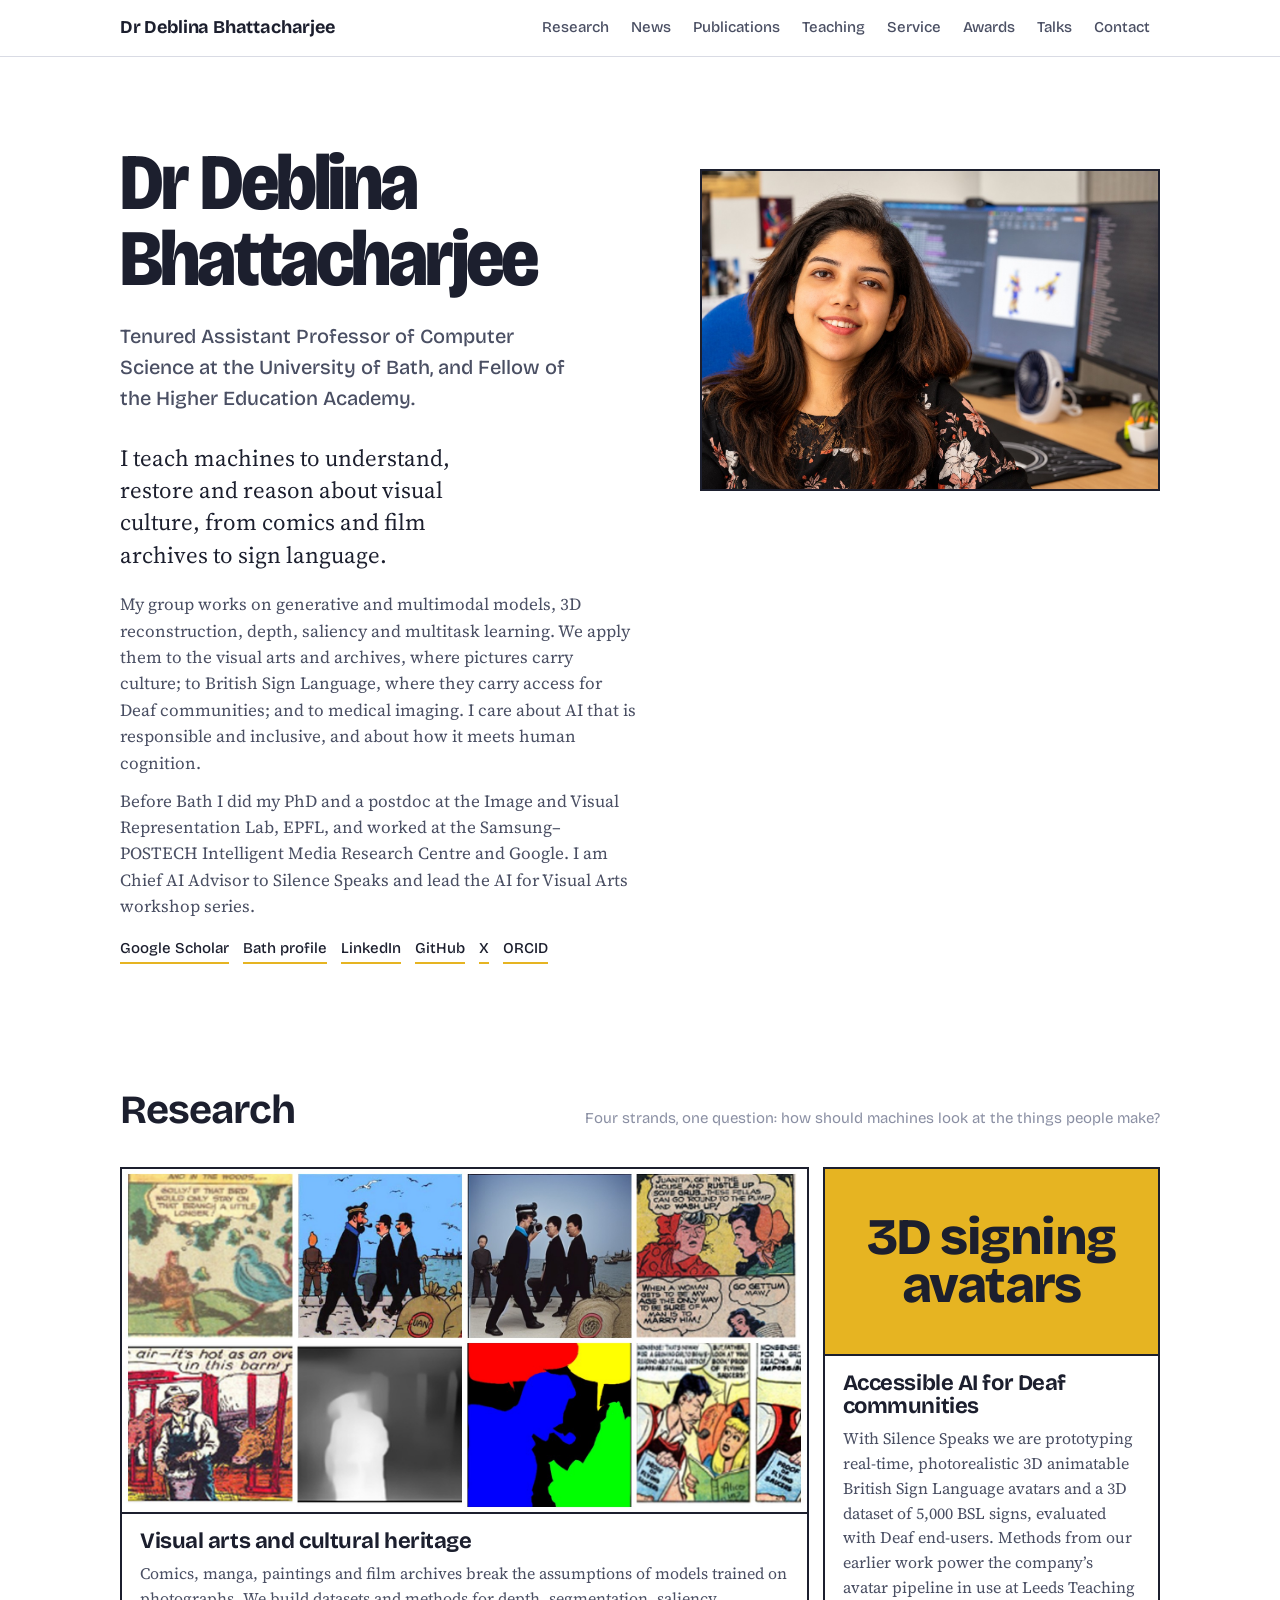
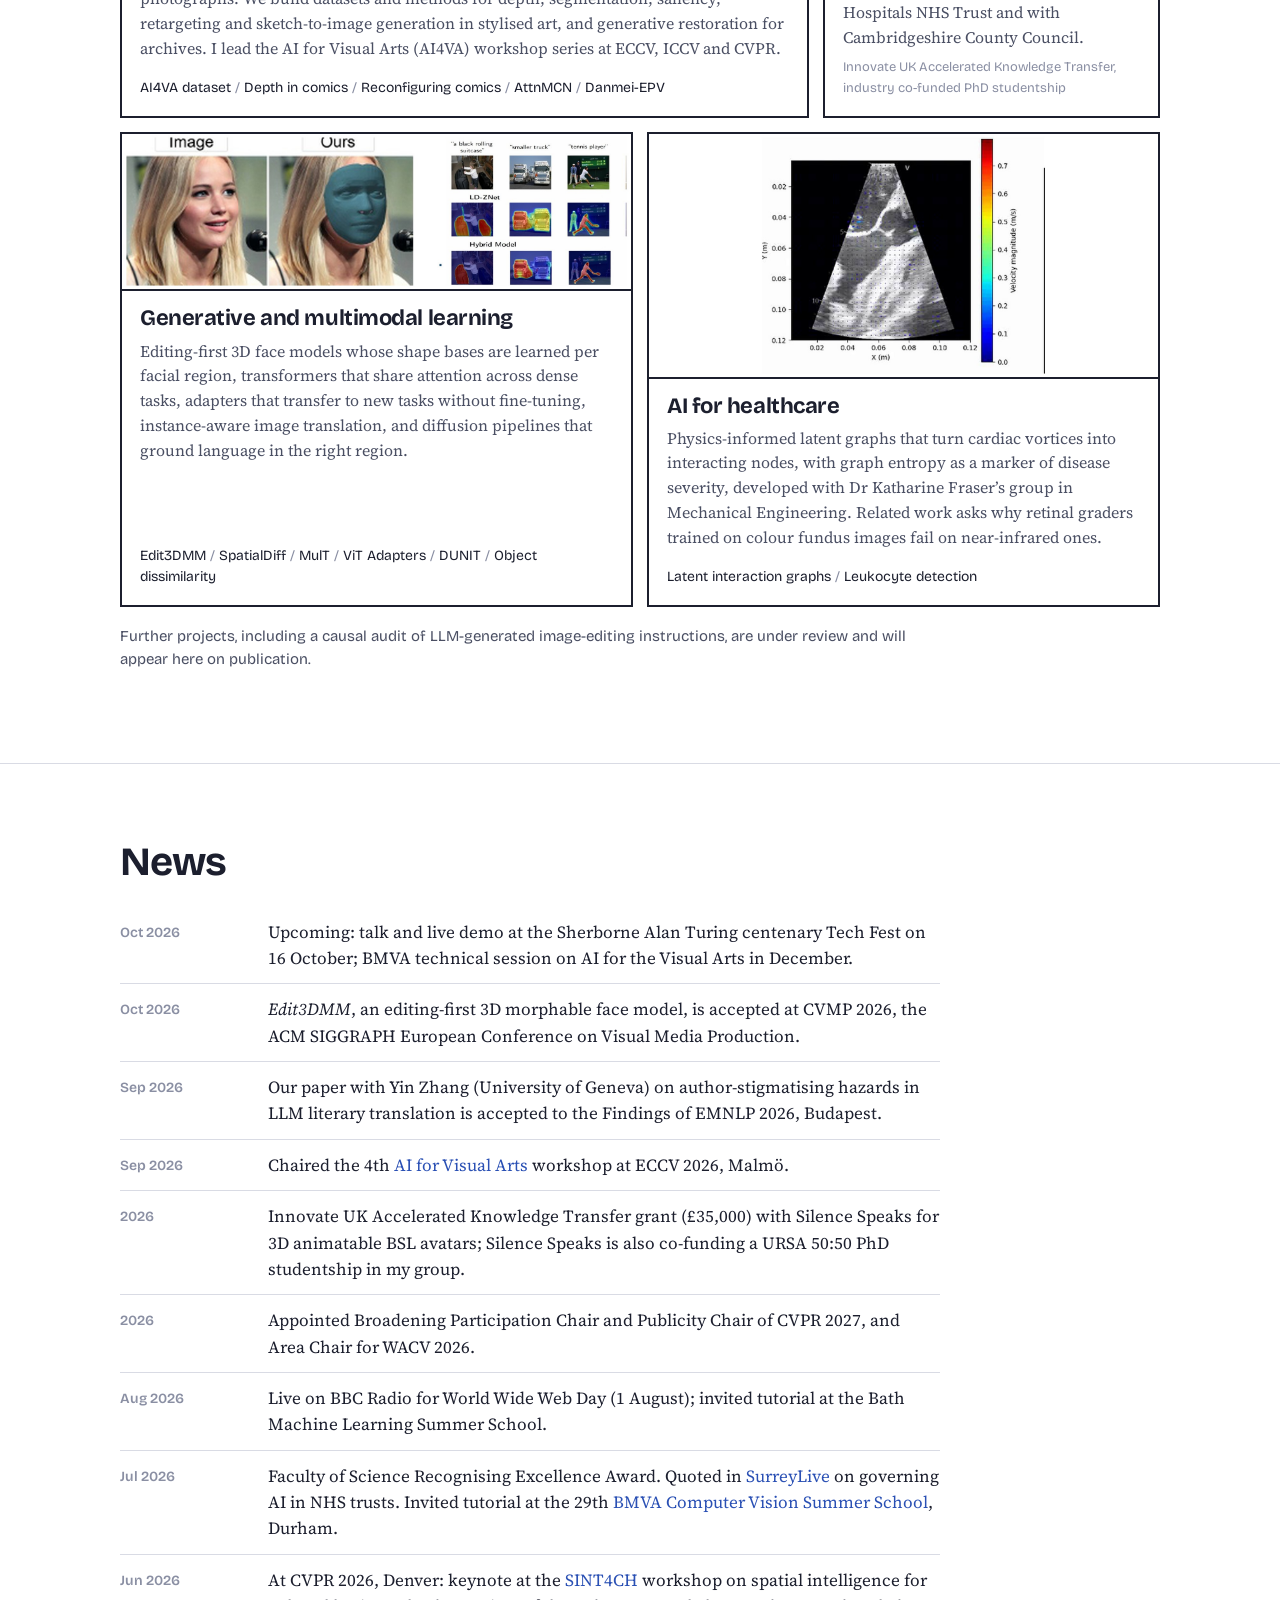
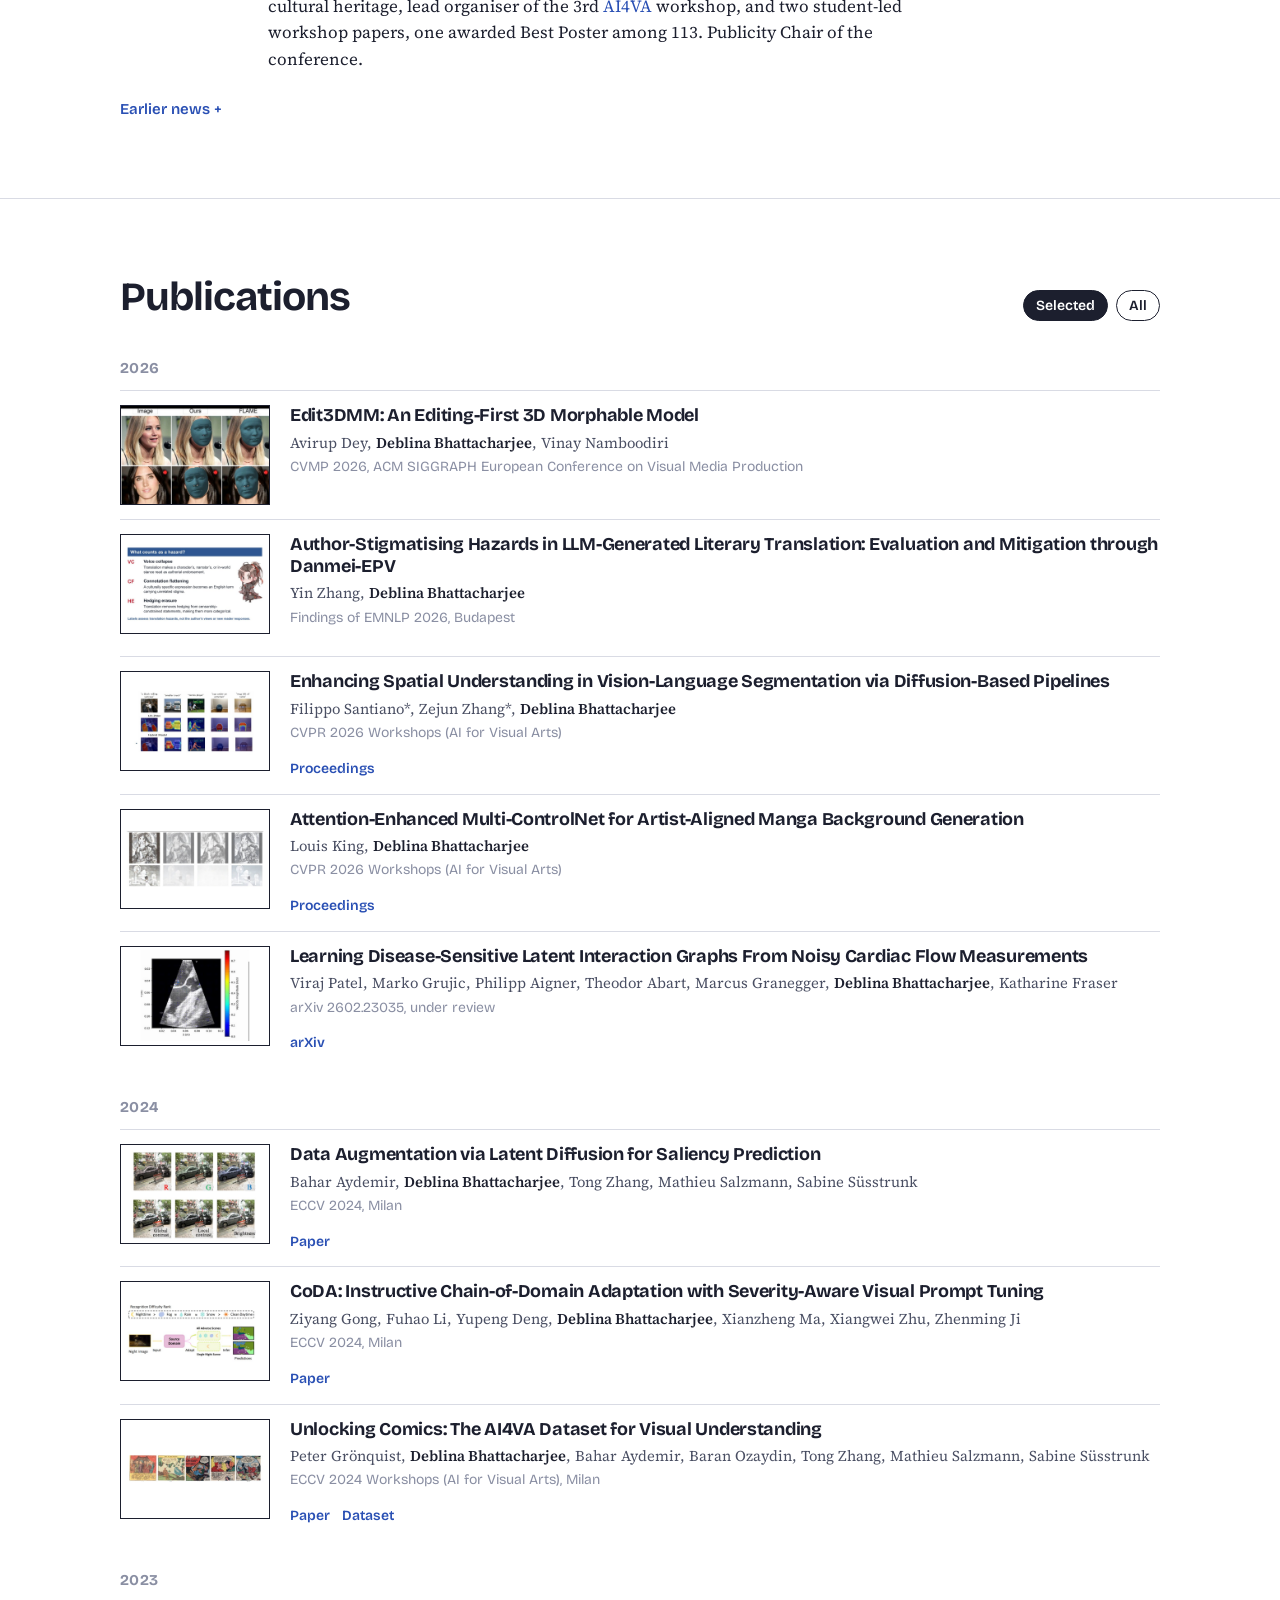
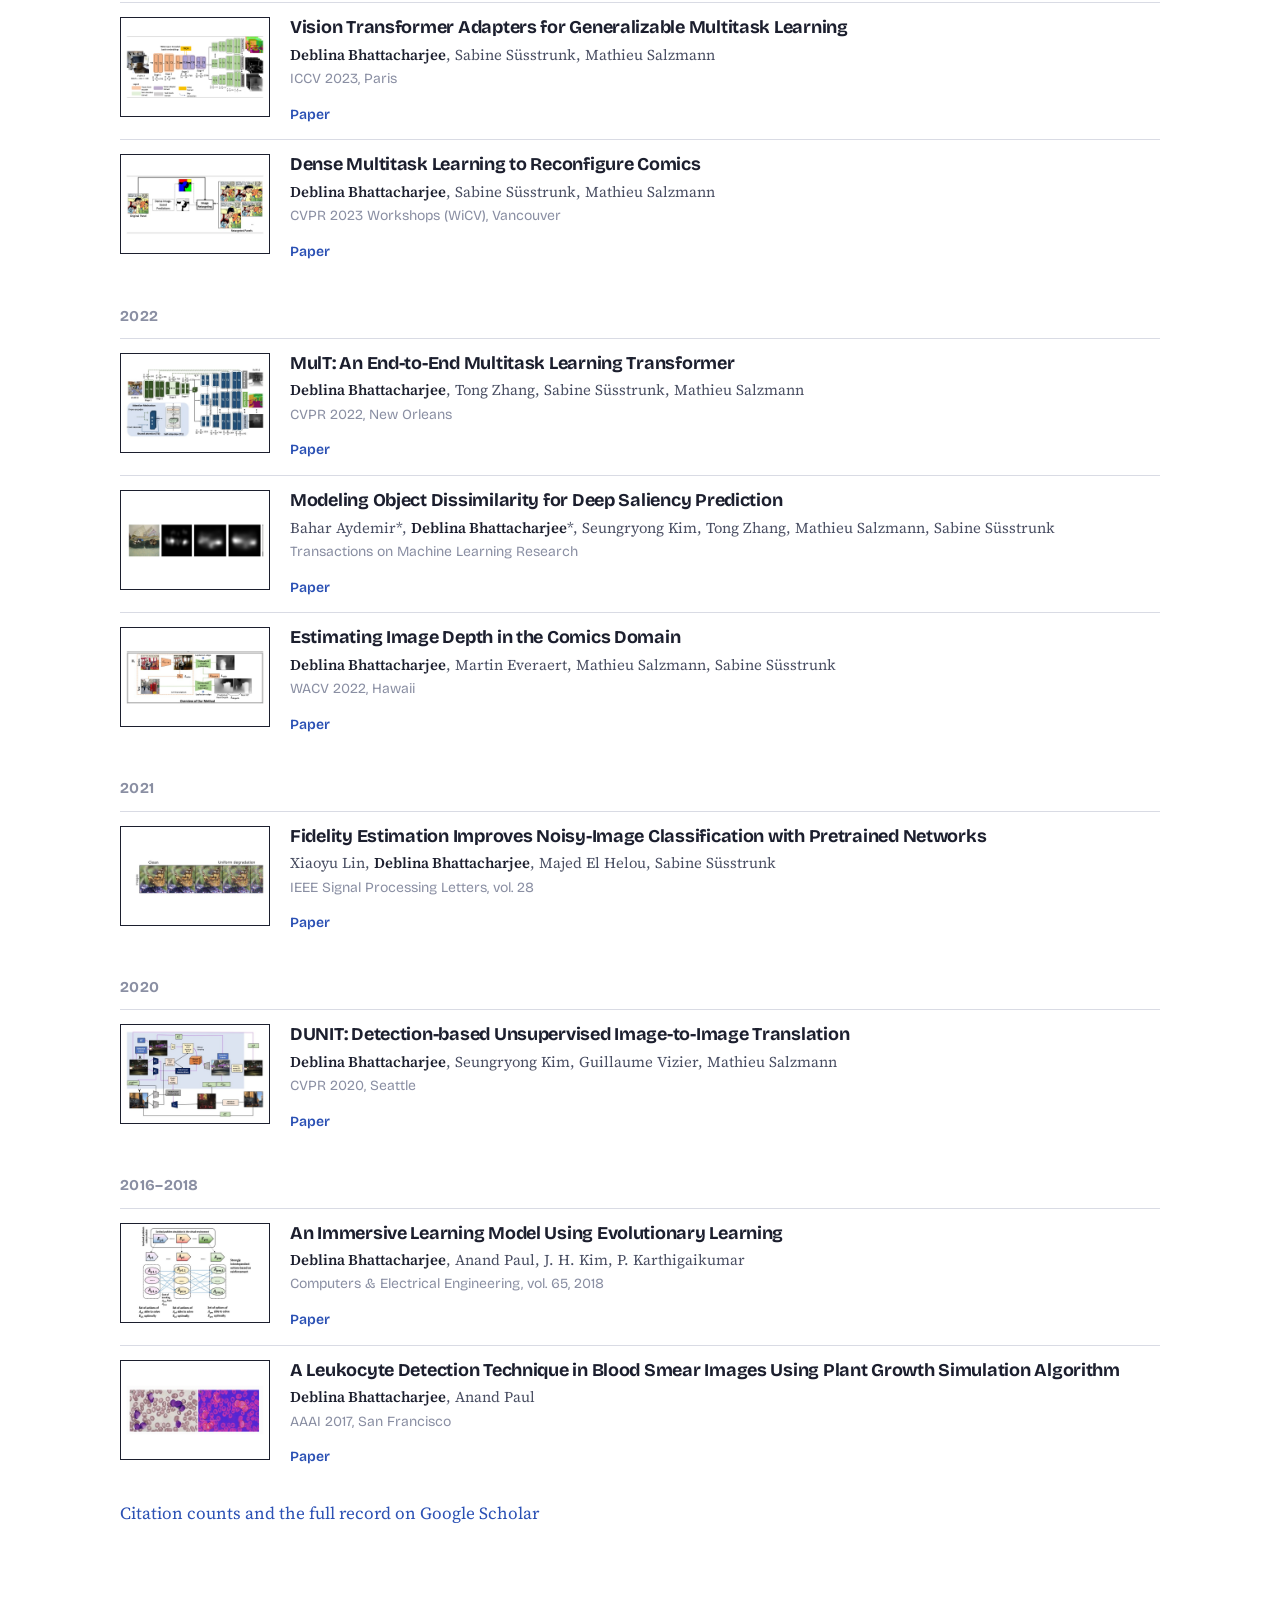
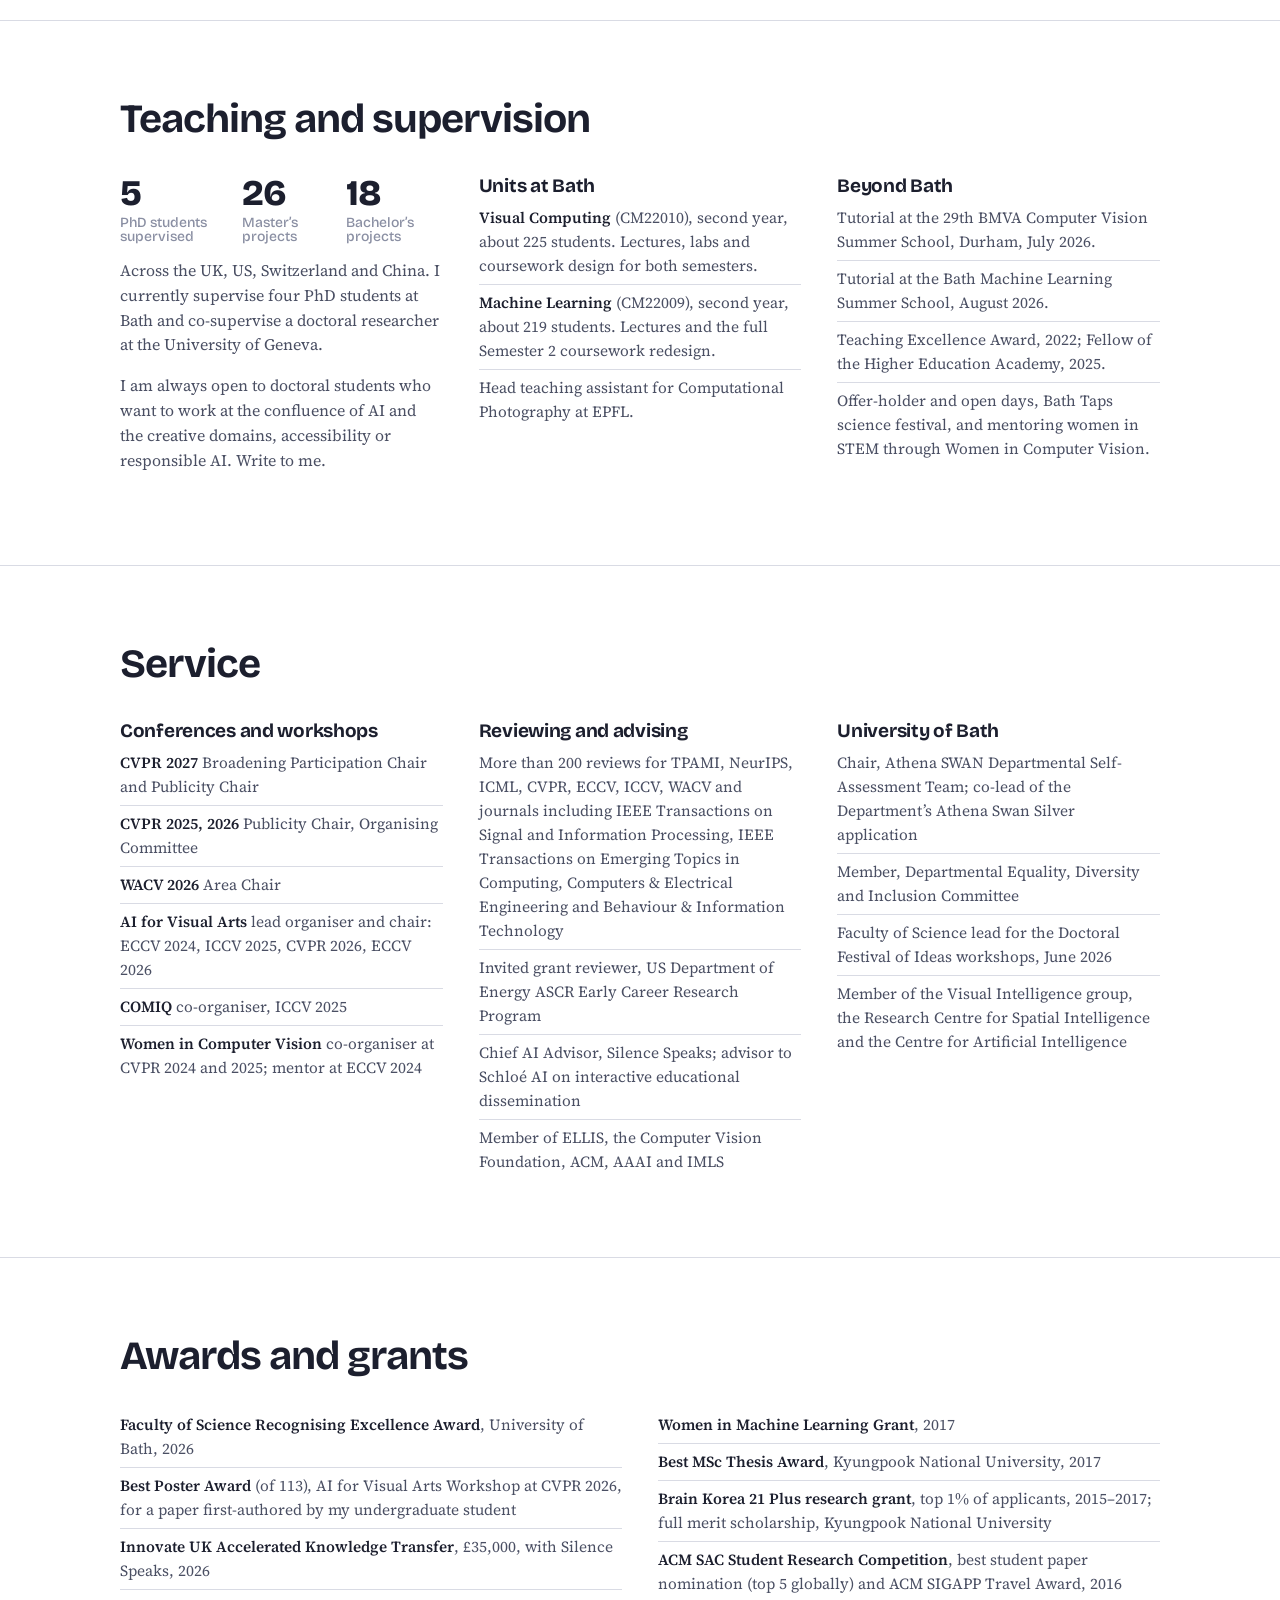
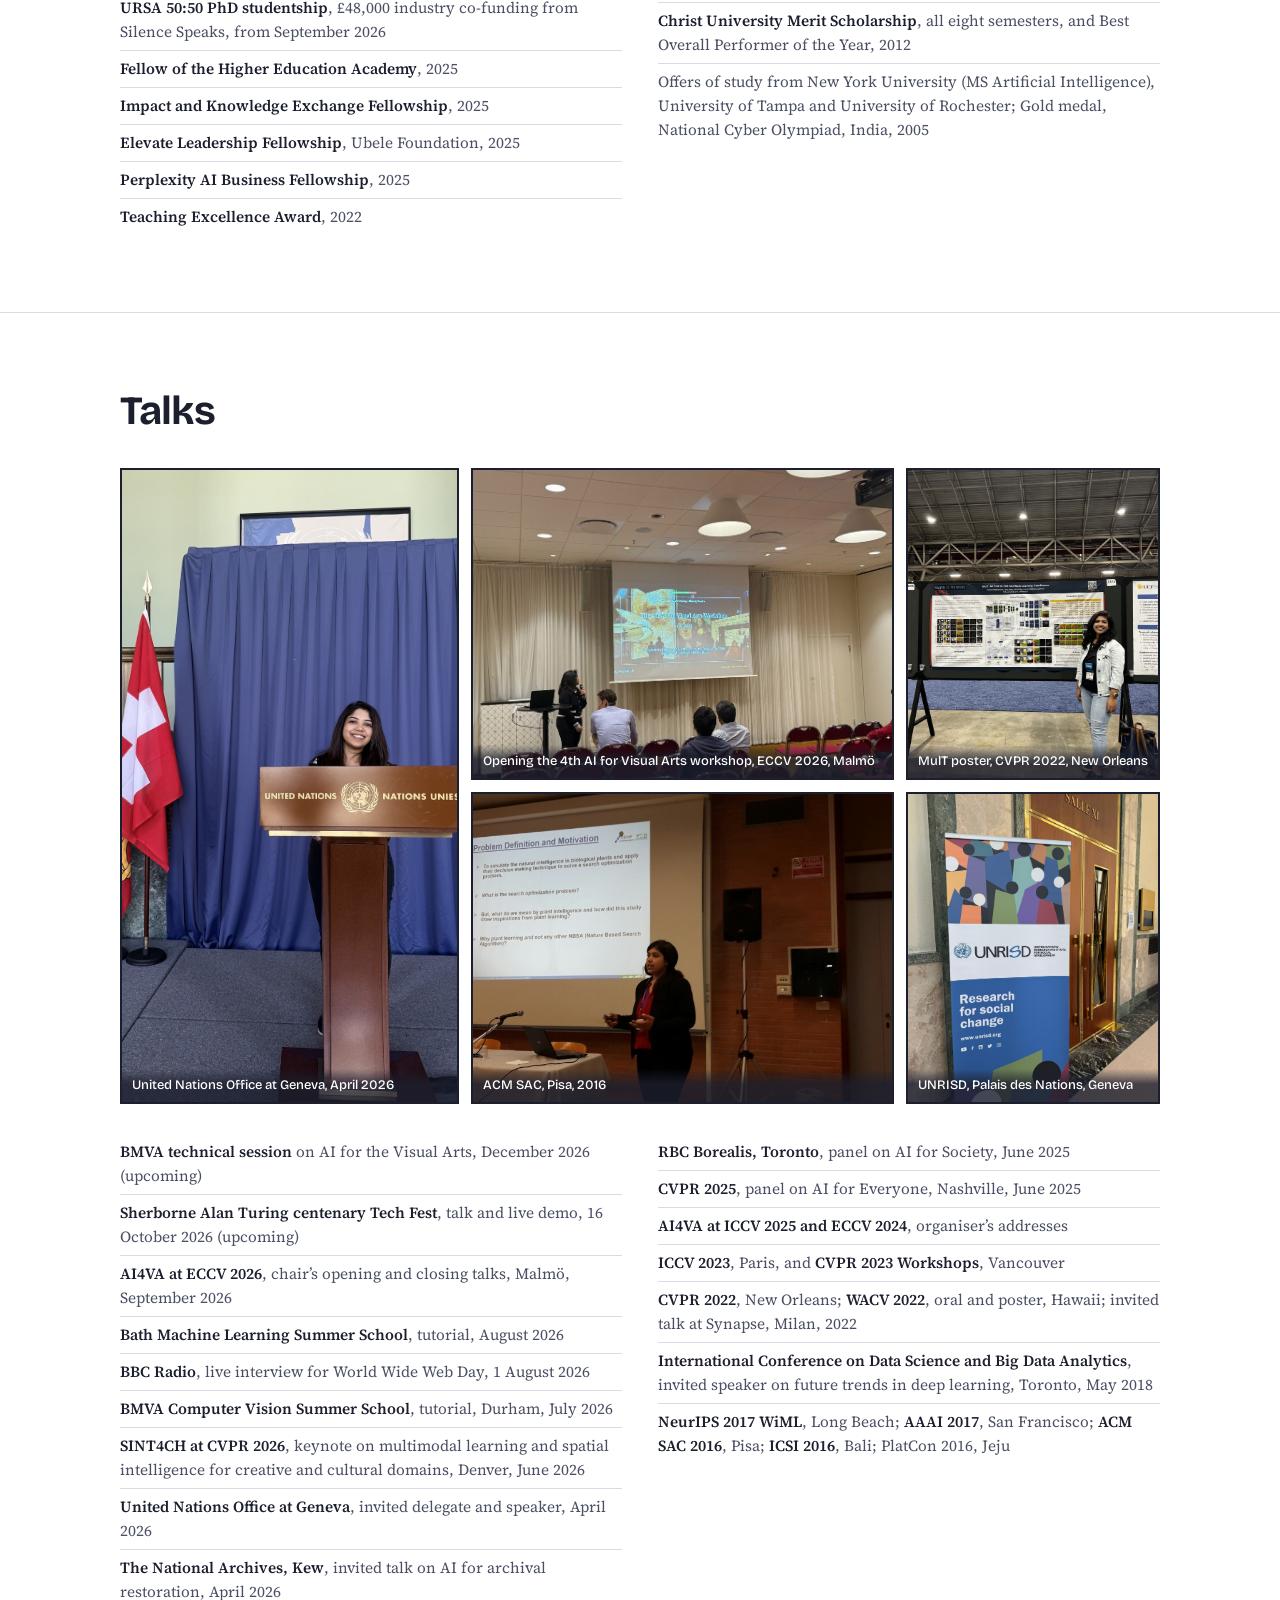
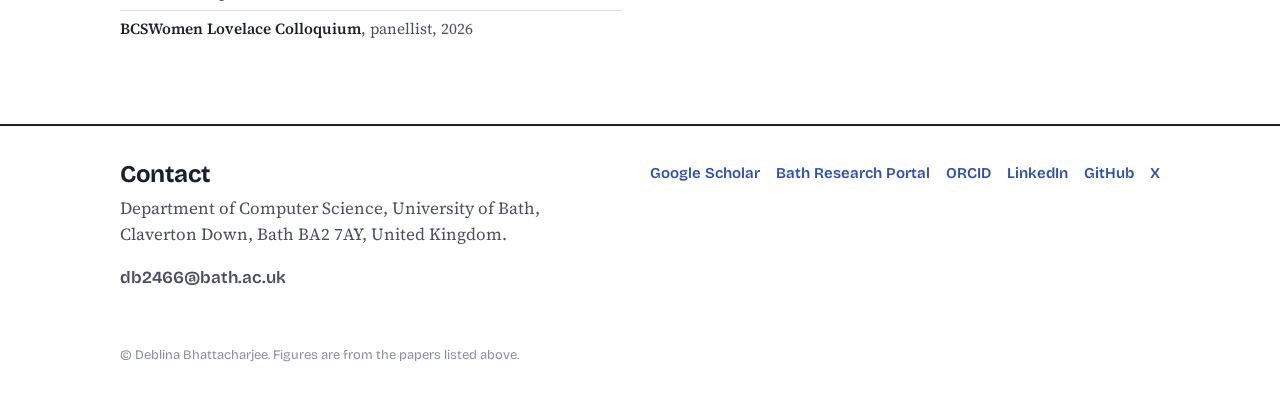
==== index.html @ 6b19b5e1 "Add files via upload" ====
<!DOCTYPE html>
<html lang="en-GB">
<head>
  <meta charset="utf-8">
  <meta name="viewport" content="width=device-width, initial-scale=1">
  <title>Deblina Bhattacharjee</title>
  <meta name="description" content="Dr Deblina Bhattacharjee, FHEA. Tenured Assistant Professor of Computer Science at the University of Bath. Computer vision, generative and multimodal AI for the visual arts, cultural heritage, accessibility and healthcare.">
  <link rel="preconnect" href="https://fonts.googleapis.com">
  <link rel="preconnect" href="https://fonts.gstatic.com" crossorigin>
  <link href="https://fonts.googleapis.com/css2?family=Bricolage+Grotesque:opsz,wdth,wght@12..96,75..100,400..800&family=Source+Serif+4:ital,opsz,wght@0,8..60,400;0,8..60,600;1,8..60,400&display=swap" rel="stylesheet">
  <link rel="stylesheet" href="css/site.css">
</head>
<body>

<header class="topbar">
  <div class="wrap">
    <a class="brand" href="#top">Dr Deblina Bhattacharjee</a>
    <nav class="nav" aria-label="Sections">
      <a href="#research">Research</a>
      <a href="#news">News</a>
      <a href="#publications">Publications</a>
      <a href="#teaching">Teaching</a>
      <a href="#service">Service</a>
      <a href="#awards">Awards</a>
      <a href="#talks">Talks</a>
      <a href="#contact">Contact</a>
    </nav>
  </div>
</header>

<main id="top">

  <div class="hero">
    <div class="wrap hero-grid">
      <div>
        <h1><span>Dr Deblina</span><span>Bhattacharjee</span></h1>
        <p class="role">Tenured Assistant Professor of Computer Science at the University of Bath, and Fellow of the Higher Education Academy.</p>
        <p class="lede">I teach machines to understand, restore and reason about visual culture, from comics and film archives to sign language.</p>
        <div class="bio">
          <p>My group works on generative and multimodal models, 3D reconstruction, depth, saliency and multitask learning. We apply them to the visual arts and archives, where pictures carry culture; to British Sign Language, where they carry access for Deaf communities; and to medical imaging. I care about AI that is responsible and inclusive, and about how it meets human cognition.</p>
          <p>Before Bath I did my PhD and a postdoc at the Image and Visual Representation Lab, EPFL, and worked at the Samsung&ndash;POSTECH Intelligent Media Research Centre and Google. I am Chief AI Advisor to Silence Speaks and lead the AI for Visual Arts workshop series.</p>
        </div>
        <div class="hero-links">
          <a href="https://scholar.google.com/citations?user=F3YYEmMAAAAJ&amp;hl=en">Google Scholar</a>
          <a href="https://researchportal.bath.ac.uk/en/persons/deblina-bhattacharjee">Bath profile</a>
          <a href="https://www.linkedin.com/in/deblina/">LinkedIn</a>
          <a href="https://github.com/deblinaml">GitHub</a>
          <a href="https://twitter.com/deblinaforAI">X</a>
          <a href="https://orcid.org/0000-0002-0534-852X">ORCID</a>
        </div>
      </div>
      <div class="portrait"><img src="portrait.jpg" alt="Deblina Bhattacharjee at her desk" width="1503" height="1047"></div>
    </div>
  </div>

  <!-- ===================== RESEARCH ===================== -->
  <section id="research">
    <div class="wrap">
      <div class="section-head">
        <h2>Research</h2>
        <p>Four strands, one question: how should machines look at the things people make?</p>
      </div>

      <div class="panels">
        <article class="panel wide">
          <div class="art"><img src="panels/arts.jpg" alt="Comics panels, their photo translations, depth maps and a retargeted panel"></div>
          <div class="body">
            <h3>Visual arts and cultural heritage</h3>
            <p>Comics, manga, paintings and film archives break the assumptions of models trained on photographs. We build datasets and methods for depth, segmentation, saliency, retargeting and sketch-to-image generation in stylised art, and generative restoration for archives. I lead the AI for Visual Arts (AI4VA) workshop series at ECCV, ICCV and CVPR.</p>
            <div class="papers">
              <a href="#p-ai4va">AI4VA dataset</a><a href="#p-depth">Depth in comics</a><a href="#p-comics-mtl">Reconfiguring comics</a><a href="#p-attnmcn">AttnMCN</a><a href="#p-danmei">Danmei-EPV</a>
            </div>
          </div>
        </article>

        <article class="panel narrow">
          <div class="art" style="background: var(--mustard); display:grid; place-items:center;">
            <div class="display" style="font-size: clamp(34px, 4vw, 52px); font-weight: 800; letter-spacing: -0.03em; line-height: .95; padding: 16px; text-align: center;">3D signing<br>avatars</div>
          </div>
          <div class="body">
            <h3>Accessible AI for Deaf communities</h3>
            <p>With Silence Speaks we are prototyping real-time, photorealistic 3D animatable British Sign Language avatars and a 3D dataset of 5,000 BSL signs, evaluated with Deaf end-users. Methods from our earlier work power the company&rsquo;s avatar pipeline in use at Leeds Teaching Hospitals NHS Trust and with Cambridgeshire County Council.</p>
            <div class="partner">Innovate UK Accelerated Knowledge Transfer, industry co-funded PhD studentship</div>
          </div>
        </article>

        <article class="panel half">
          <div class="art"><img src="panels/generative.jpg" alt="Edit3DMM face fits and SpatialDiff segmentation results"></div>
          <div class="body">
            <h3>Generative and multimodal learning</h3>
            <p>Editing-first 3D face models whose shape bases are learned per facial region, transformers that share attention across dense tasks, adapters that transfer to new tasks without fine-tuning, instance-aware image translation, and diffusion pipelines that ground language in the right region.</p>
            <div class="papers">
              <a href="#p-edit3dmm">Edit3DMM</a><a href="#p-spatialdiff">SpatialDiff</a><a href="#p-mult">MulT</a><a href="#p-vit">ViT Adapters</a><a href="#p-dunit">DUNIT</a><a href="#p-saliency">Object dissimilarity</a>
            </div>
          </div>
        </article>

        <article class="panel half">
          <div class="art card"><img src="panels/cardiac.jpg" alt="Ultrasound and simulated cardiac flow fields"></div>
          <div class="body">
            <h3>AI for healthcare</h3>
            <p>Physics-informed latent graphs that turn cardiac vortices into interacting nodes, with graph entropy as a marker of disease severity, developed with Dr Katharine Fraser&rsquo;s group in Mechanical Engineering. Related work asks why retinal graders trained on colour fundus images fail on near-infrared ones.</p>
            <div class="papers">
              <a href="#p-cardiac">Latent interaction graphs</a><a href="#p-leukocyte">Leukocyte detection</a>
            </div>
          </div>
        </article>
      </div>
      <p class="strands-note">Further projects, including a causal audit of LLM-generated image-editing instructions, are under review and will appear here on publication.</p>
    </div>
  </section>

  <!-- ===================== NEWS ===================== -->
  <section id="news">
    <div class="wrap">
      <div class="section-head"><h2>News</h2></div>
      <ul class="news">
        <li><time>Oct 2026</time><p>Upcoming: talk and live demo at the Sherborne Alan Turing centenary Tech Fest on 16 October; BMVA technical session on AI for the Visual Arts in December.</p></li>
        <li><time>Oct 2026</time><p><em>Edit3DMM</em>, an editing-first 3D morphable face model, is accepted at CVMP 2026, the ACM SIGGRAPH European Conference on Visual Media Production.</p></li>
        <li><time>Sep 2026</time><p>Our paper with Yin Zhang (University of Geneva) on author-stigmatising hazards in LLM literary translation is accepted to the Findings of EMNLP 2026, Budapest.</p></li>
        <li><time>Sep 2026</time><p>Chaired the 4th <a href="https://ai4va-eccv.github.io/">AI for Visual Arts</a> workshop at ECCV 2026, Malm&ouml;.</p></li>
        <li><time>2026</time><p>Innovate UK Accelerated Knowledge Transfer grant (&pound;35,000) with Silence Speaks for 3D animatable BSL avatars; Silence Speaks is also co-funding a URSA 50:50 PhD studentship in my group.</p></li>
        <li><time>2026</time><p>Appointed Broadening Participation Chair and Publicity Chair of CVPR 2027, and Area Chair for WACV 2026.</p></li>
        <li><time>Aug 2026</time><p>Live on BBC Radio for World Wide Web Day (1 August); invited tutorial at the Bath Machine Learning Summer School.</p></li>
        <li><time>Jul 2026</time><p>Faculty of Science Recognising Excellence Award. Quoted in <a href="https://www.hellorayo.co.uk/greatest-hits/surrey-east-hampshire/news/surrey-nhs-trusts-using-ai">SurreyLive</a> on governing AI in NHS trusts. Invited tutorial at the 29th <a href="https://cvss.bmva.org/">BMVA Computer Vision Summer School</a>, Durham.</p></li>
        <li><time>Jun 2026</time><p>At CVPR 2026, Denver: keynote at the <a href="https://sint4ch.fbk.eu/">SINT4CH</a> workshop on spatial intelligence for cultural heritage, lead organiser of the 3rd <a href="https://ai4va-cvpr.github.io/">AI4VA</a> workshop, and two student-led workshop papers, one awarded Best Poster among 113. Publicity Chair of the conference.</p></li>
      </ul>
      <details class="more">
        <summary>Earlier news</summary>
        <ul class="news">
          <li><time>Jun 2026</time><p>Led the Faculty of Science workshops at the University of Bath Doctoral Festival of Ideas.</p></li>
          <li><time>Apr 2026</time><p>Invited delegate at the United Nations Office at Geneva (UNRISD) and invited speaker at The National Archives, Kew, on AI for archival restoration.</p></li>
          <li><time>Feb 2026</time><p>New preprint with Katharine Fraser&rsquo;s group: <a href="https://arxiv.org/abs/2602.23035">Learning Disease-Sensitive Latent Interaction Graphs From Noisy Cardiac Flow Measurements</a>.</p></li>
          <li><time>2026</time><p>Panellist at the BCSWomen Lovelace Colloquium 2026.</p></li>
          <li><time>Oct 2025</time><p>Organised the 2nd <a href="https://sites.google.com/view/ai4vaiccv-2025">AI4VA</a> workshop and co-organised COMIQ at ICCV 2025, Honolulu.</p></li>
          <li><time>Sep 2025</time><p>Chair of the Department&rsquo;s Athena SWAN Self-Assessment Team.</p></li>
          <li><time>2025</time><p>Perplexity AI Business Fellowship, Elevate Leadership Fellowship (Ubele Foundation) and Impact and Knowledge Exchange Fellowship; Fellow of the Higher Education Academy.</p></li>
          <li><time>Jun 2025</time><p>Co-organised <a href="https://arxiv.org/abs/2511.08748">Women in Computer Vision</a> at CVPR 2025, Nashville; Publicity Chair of CVPR 2025; panellist on research impact at CVPR 2025 and at RBC Borealis, Toronto.</p></li>
          <li><time>2024&ndash;25</time><p>Advisory engagement with Silence Speaks; methods from this work form the BSL avatar pipeline deployed at Leeds Teaching Hospitals NHS Trust and with Cambridgeshire County Council.</p></li>
          <li><time>Sep 2024</time><p>General Chair of the 1st <a href="https://sites.google.com/view/ai4vaeccv2024">AI4VA</a> workshop and challenges at ECCV 2024, Milan; three ECCV 2024 papers; co-organiser of WiCV at CVPR 2024, Seattle.</p></li>
          <li><time>Jul 2024</time><p>Joined the University of Bath as Lecturer (Assistant Professor) in Visual Intelligence.</p></li>
          <li><time>Earlier</time><p>Guest on the SuperDataScience podcast: <a href="https://soundcloud.com/superdatascience/sds-439-deep-learning-for-machine-vision">Deep Learning for Machine Vision</a> and <a href="https://www.superdatascience.com/sds-043-solving-optimization-problem-custom-built-algorithm/">Solving an Optimisation Problem with a Custom-Built Algorithm</a>.</p></li>
        </ul>
      </details>
    </div>
  </section>

  <!-- ===================== PUBLICATIONS ===================== -->
  <section id="publications">
    <div class="wrap">
      <div class="section-head">
        <h2>Publications</h2>
        <div class="pub-controls" role="group" aria-label="Filter publications">
          <button type="button" data-filter="selected" aria-pressed="true">Selected</button>
          <button type="button" data-filter="all" aria-pressed="false">All</button>
        </div>
      </div>

      <div class="pubs">
        <div class="year">2026</div>

        <article class="pub" id="p-edit3dmm" data-sel="1">
          <div class="thumb"><img src="thumbs/edit3dmm.jpg" alt=""></div>
          <div>
            <h3>Edit3DMM: An Editing-First 3D Morphable Model</h3>
            <p class="authors">Avirup Dey, <b>Deblina Bhattacharjee</b>, Vinay Namboodiri</p>
            <p class="venue">CVMP 2026, ACM SIGGRAPH European Conference on Visual Media Production</p>
          </div>
        </article>

        <article class="pub" id="p-danmei" data-sel="1">
          <div class="thumb"><img src="thumbs/danmei.jpg" alt=""></div>
          <div>
            <h3>Author-Stigmatising Hazards in LLM-Generated Literary Translation: Evaluation and Mitigation through Danmei-EPV</h3>
            <p class="authors">Yin Zhang, <b>Deblina Bhattacharjee</b></p>
            <p class="venue">Findings of EMNLP 2026, Budapest</p>
          </div>
        </article>

        <article class="pub" id="p-spatialdiff" data-sel="1">
          <div class="thumb"><img src="thumbs/spatialdiff.jpg" alt=""></div>
          <div>
            <h3>Enhancing Spatial Understanding in Vision-Language Segmentation via Diffusion-Based Pipelines</h3>
            <p class="authors">Filippo Santiano*, Zejun Zhang*, <b>Deblina Bhattacharjee</b></p>
            <p class="venue">CVPR 2026 Workshops (AI for Visual Arts)</p>
            <div class="links"><a href="https://openaccess.thecvf.com/CVPR2026_workshops/AI4VA">Proceedings</a></div>
          </div>
        </article>

        <article class="pub" id="p-attnmcn" data-sel="1">
          <div class="thumb"><img src="thumbs/attnmcn.jpg" alt=""></div>
          <div>
            <h3>Attention-Enhanced Multi-ControlNet for Artist-Aligned Manga Background Generation</h3>
            <p class="authors">Louis King, <b>Deblina Bhattacharjee</b></p>
            <p class="venue">CVPR 2026 Workshops (AI for Visual Arts)</p>
            <div class="links"><a href="https://openaccess.thecvf.com/CVPR2026_workshops/AI4VA">Proceedings</a></div>
          </div>
        </article>

        <article class="pub" id="p-cardiac" data-sel="1">
          <div class="thumb"><img src="thumbs/cardiac.jpg" alt=""></div>
          <div>
            <h3>Learning Disease-Sensitive Latent Interaction Graphs From Noisy Cardiac Flow Measurements</h3>
            <p class="authors">Viraj Patel, Marko Grujic, Philipp Aigner, Theodor Abart, Marcus Granegger, <b>Deblina Bhattacharjee</b>, Katharine Fraser</p>
            <p class="venue">arXiv 2602.23035, under review</p>
            <div class="links"><a href="https://arxiv.org/abs/2602.23035">arXiv</a></div>
          </div>
        </article>

        <div class="year">2025</div>

        <article class="pub" data-sel="0">
          <div class="thumb"><div class="tile i">WiCV</div></div>
          <div>
            <h3>WiCV at CVPR 2025: The Women in Computer Vision Workshop</h3>
            <p class="authors">Estefania Talavera, <b>Deblina Bhattacharjee</b>, Himangi Mittal, Mengwei Ren, Karen Sanchez, Carla Muntean, JungEun Kim, Mona Jalal</p>
            <p class="venue">Workshop report, arXiv 2511.08748</p>
            <div class="links"><a href="https://arxiv.org/abs/2511.08748">arXiv</a></div>
          </div>
        </article>

        <div class="year">2024</div>

        <article class="pub" data-sel="1">
          <div class="thumb"><img src="thumbs/saliency-aug.jpg" alt=""></div>
          <div>
            <h3>Data Augmentation via Latent Diffusion for Saliency Prediction</h3>
            <p class="authors">Bahar Aydemir, <b>Deblina Bhattacharjee</b>, Tong Zhang, Mathieu Salzmann, Sabine S&uuml;sstrunk</p>
            <p class="venue">ECCV 2024, Milan</p>
            <div class="links"><a href="https://arxiv.org/abs/2409.07307">Paper</a></div>
          </div>
        </article>

        <article class="pub" data-sel="1">
          <div class="thumb"><img src="thumbs/coda.jpg" alt=""></div>
          <div>
            <h3>CoDA: Instructive Chain-of-Domain Adaptation with Severity-Aware Visual Prompt Tuning</h3>
            <p class="authors">Ziyang Gong, Fuhao Li, Yupeng Deng, <b>Deblina Bhattacharjee</b>, Xianzheng Ma, Xiangwei Zhu, Zhenming Ji</p>
            <p class="venue">ECCV 2024, Milan</p>
            <div class="links"><a href="https://arxiv.org/abs/2403.17369">Paper</a></div>
          </div>
        </article>

        <article class="pub" id="p-ai4va" data-sel="1">
          <div class="thumb"><img src="thumbs/ai4va.jpg" alt=""></div>
          <div>
            <h3>Unlocking Comics: The AI4VA Dataset for Visual Understanding</h3>
            <p class="authors">Peter Gr&ouml;nquist, <b>Deblina Bhattacharjee</b>, Bahar Aydemir, Baran Ozaydin, Tong Zhang, Mathieu Salzmann, Sabine S&uuml;sstrunk</p>
            <p class="venue">ECCV 2024 Workshops (AI for Visual Arts), Milan</p>
            <div class="links"><a href="https://doi.org/10.1007/978-3-031-92808-6_10">Paper</a><a href="https://github.com/IVRL/AI4VA">Dataset</a></div>
          </div>
        </article>

        <article class="pub" data-sel="0">
          <div class="thumb"><div class="tile m">OMH</div></div>
          <div>
            <h3>OMH: Structured Sparsity via Optimally Matched Hierarchy for Unsupervised Semantic Segmentation</h3>
            <p class="authors">Baran Ozaydin, Tong Zhang, <b>Deblina Bhattacharjee</b>, Sabine S&uuml;sstrunk, Mathieu Salzmann</p>
            <p class="venue">arXiv 2403.06546</p>
            <div class="links"><a href="https://arxiv.org/abs/2403.06546">arXiv</a></div>
          </div>
        </article>

        <article class="pub" data-sel="0">
          <div class="thumb"><div class="tile i">WiCV</div></div>
          <div>
            <h3>WiCV@CVPR2024: The Thirteenth Women In Computer Vision Workshop at the Annual CVPR Conference</h3>
            <p class="authors">Asra Aslam, Sachini Herath, Ziqi Huang, Estefania Talavera, <b>Deblina Bhattacharjee</b>, Himangi Mittal, et al.</p>
            <p class="venue">Workshop report, arXiv 2411.02445</p>
            <div class="links"><a href="https://arxiv.org/abs/2411.02445">arXiv</a></div>
          </div>
        </article>

        <div class="year">2023</div>

        <article class="pub" id="p-vit" data-sel="1">
          <div class="thumb"><img src="thumbs/vit-adapters.jpg" alt=""></div>
          <div>
            <h3>Vision Transformer Adapters for Generalizable Multitask Learning</h3>
            <p class="authors"><b>Deblina Bhattacharjee</b>, Sabine S&uuml;sstrunk, Mathieu Salzmann</p>
            <p class="venue">ICCV 2023, Paris</p>
            <div class="links"><a href="https://arxiv.org/pdf/2308.12372.pdf">Paper</a></div>
          </div>
        </article>

        <article class="pub" id="p-comics-mtl" data-sel="1">
          <div class="thumb"><img src="thumbs/retarget.jpg" alt=""></div>
          <div>
            <h3>Dense Multitask Learning to Reconfigure Comics</h3>
            <p class="authors"><b>Deblina Bhattacharjee</b>, Sabine S&uuml;sstrunk, Mathieu Salzmann</p>
            <p class="venue">CVPR 2023 Workshops (WiCV), Vancouver</p>
            <div class="links"><a href="https://openaccess.thecvf.com/content/CVPR2023W/WiCV/papers/Bhattacharjee_Dense_Multitask_Learning_To_Reconfigure_Comics_CVPRW_2023_paper.pdf">Paper</a></div>
          </div>
        </article>

        <article class="pub" data-sel="0">
          <div class="thumb"><img src="thumbs/comics-mtl.jpg" alt=""></div>
          <div>
            <h3>Dense Image-based Predictions for Comics Analysis</h3>
            <p class="authors"><b>Deblina Bhattacharjee</b></p>
            <p class="venue">PhD thesis, EPFL</p>
          </div>
        </article>

        <div class="year">2022</div>

        <article class="pub" id="p-mult" data-sel="1">
          <div class="thumb"><img src="thumbs/mult.jpg" alt=""></div>
          <div>
            <h3>MulT: An End-to-End Multitask Learning Transformer</h3>
            <p class="authors"><b>Deblina Bhattacharjee</b>, Tong Zhang, Sabine S&uuml;sstrunk, Mathieu Salzmann</p>
            <p class="venue">CVPR 2022, New Orleans</p>
            <div class="links"><a href="https://openaccess.thecvf.com/content/CVPR2022/html/Bhattacharjee_MulT_An_End-to-End_Multitask_Learning_Transformer_CVPR_2022_paper.html">Paper</a></div>
          </div>
        </article>

        <article class="pub" id="p-saliency" data-sel="1">
          <div class="thumb"><img src="thumbs/saliency.jpg" alt=""></div>
          <div>
            <h3>Modeling Object Dissimilarity for Deep Saliency Prediction</h3>
            <p class="authors">Bahar Aydemir*, <b>Deblina Bhattacharjee</b>*, Seungryong Kim, Tong Zhang, Mathieu Salzmann, Sabine S&uuml;sstrunk</p>
            <p class="venue">Transactions on Machine Learning Research</p>
            <div class="links"><a href="https://arxiv.org/abs/2104.03864">Paper</a></div>
          </div>
        </article>

        <article class="pub" id="p-depth" data-sel="1">
          <div class="thumb"><img src="thumbs/depth-comics.jpg" alt=""></div>
          <div>
            <h3>Estimating Image Depth in the Comics Domain</h3>
            <p class="authors"><b>Deblina Bhattacharjee</b>, Martin Everaert, Mathieu Salzmann, Sabine S&uuml;sstrunk</p>
            <p class="venue">WACV 2022, Hawaii</p>
            <div class="links"><a href="https://openaccess.thecvf.com/content/WACV2022/papers/Bhattacharjee_Estimating_Image_Depth_in_the_Comics_Domain_WACV_2022_paper.pdf">Paper</a></div>
          </div>
        </article>

        <div class="year">2021</div>

        <article class="pub" data-sel="1">
          <div class="thumb"><img src="thumbs/fidelity.jpg" alt=""></div>
          <div>
            <h3>Fidelity Estimation Improves Noisy-Image Classification with Pretrained Networks</h3>
            <p class="authors">Xiaoyu Lin, <b>Deblina Bhattacharjee</b>, Majed El Helou, Sabine S&uuml;sstrunk</p>
            <p class="venue">IEEE Signal Processing Letters, vol. 28</p>
            <div class="links"><a href="https://arxiv.org/pdf/2106.00673.pdf">Paper</a></div>
          </div>
        </article>

        <article class="pub" data-sel="0">
          <div class="thumb"><div class="tile m">I2I</div></div>
          <div>
            <h3>Scaling up an Unsupervised Image-to-Image Translation Framework from Basic to Complex Scenes</h3>
            <p class="authors">Diogo F. N. Silva, St&eacute;phane Chassot, Lo&iuml;c Barras, <b>Deblina Bhattacharjee</b>, Sabine S&uuml;sstrunk</p>
            <p class="venue">American Journal of Computer Science and Technology, 4(4)</p>
          </div>
        </article>

        <div class="year">2020</div>

        <article class="pub" id="p-dunit" data-sel="1">
          <div class="thumb"><img src="thumbs/dunit.jpg" alt=""></div>
          <div>
            <h3>DUNIT: Detection-based Unsupervised Image-to-Image Translation</h3>
            <p class="authors"><b>Deblina Bhattacharjee</b>, Seungryong Kim, Guillaume Vizier, Mathieu Salzmann</p>
            <p class="venue">CVPR 2020, Seattle</p>
            <div class="links"><a href="https://openaccess.thecvf.com/content_CVPR_2020/html/Bhattacharjee_DUNIT_Detection-Based_Unsupervised_Image-to-Image_Translation_CVPR_2020_paper.html">Paper</a></div>
          </div>
        </article>

        <div class="year">2016&ndash;2018</div>

        <article class="pub" data-sel="1">
          <div class="thumb"><img src="thumbs/immersive.jpg" alt=""></div>
          <div>
            <h3>An Immersive Learning Model Using Evolutionary Learning</h3>
            <p class="authors"><b>Deblina Bhattacharjee</b>, Anand Paul, J. H. Kim, P. Karthigaikumar</p>
            <p class="venue">Computers &amp; Electrical Engineering, vol. 65, 2018</p>
            <div class="links"><a href="https://www.sciencedirect.com/science/article/pii/S0045790617326836">Paper</a></div>
          </div>
        </article>

        <article class="pub" id="p-leukocyte" data-sel="1">
          <div class="thumb"><img src="thumbs/leukocyte.jpg" alt=""></div>
          <div>
            <h3>A Leukocyte Detection Technique in Blood Smear Images Using Plant Growth Simulation Algorithm</h3>
            <p class="authors"><b>Deblina Bhattacharjee</b>, Anand Paul</p>
            <p class="venue">AAAI 2017, San Francisco</p>
            <div class="links"><a href="https://www.aaai.org/ocs/index.php/AAAI/AAAI17/paper/download/14192/13737">Paper</a></div>
          </div>
        </article>

        <article class="pub" data-sel="0">
          <div class="thumb"><img src="thumbs/pgsa.jpg" alt=""></div>
          <div>
            <h3>Medical Image Analysis using a Novel Learning Algorithm based on Plant Intelligence</h3>
            <p class="authors"><b>Deblina Bhattacharjee</b></p>
            <p class="venue">NeurIPS 2017 Women in Machine Learning Workshop, Long Beach</p>
          </div>
        </article>

        <article class="pub" data-sel="0">
          <div class="thumb"><img src="thumbs/terrestrial.jpg" alt=""></div>
          <div>
            <h3>Autonomous Terrestrial Image Segmentation and Sensor Node Localization for Disaster Management using Plant Growth Simulation Algorithm</h3>
            <p class="authors"><b>Deblina Bhattacharjee</b>, Anand Paul, W. H. Hong, H. C. Seo, S. Karthik</p>
            <p class="venue">Preprints.org, 2017</p>
            <div class="links"><a href="https://www.preprints.org/manuscript/201705.0032/v1/download">Preprint</a></div>
          </div>
        </article>

        <article class="pub" data-sel="0">
          <div class="thumb"><div class="tile i">MSc</div></div>
          <div>
            <h3>An Evolutionary Learning Algorithm based on Plant Intelligence for Solving Optimization Problems</h3>
            <p class="authors"><b>Deblina Bhattacharjee</b></p>
            <p class="venue">MSc thesis, Kyungpook National University, 2017. Best MSc Thesis Award</p>
          </div>
        </article>

        <article class="pub" data-sel="0">
          <div class="thumb"><div class="tile">ICSI</div></div>
          <div>
            <h3>A Hybrid Search Optimization Technique Based on Evolutionary Learning in Plants</h3>
            <p class="authors"><b>Deblina Bhattacharjee</b>, Anand Paul</p>
            <p class="venue">International Conference on Swarm Intelligence (Springer LNCS), Bali, 2016</p>
            <div class="links"><a href="https://link.springer.com/chapter/10.1007/978-3-319-41000-5_27">Paper</a></div>
          </div>
        </article>

        <article class="pub" data-sel="0">
          <div class="thumb"><div class="tile m">Springer<br>Plus</div></div>
          <div>
            <h3>An Object Localization Optimization Technique in Medical Images Using Plant Growth Simulation Algorithm</h3>
            <p class="authors"><b>Deblina Bhattacharjee</b>, Anand Paul, J. H. Kim, M. Kim</p>
            <p class="venue">SpringerPlus, vol. 5, 2016</p>
            <div class="links"><a href="https://link.springer.com/article/10.1186/s40064-016-3444-2">Paper</a></div>
          </div>
        </article>

        <article class="pub" data-sel="0">
          <div class="thumb"><div class="tile">ACM<br>SAC</div></div>
          <div>
            <h3>Evolutionary Reinforcement Learning based Search Optimization</h3>
            <p class="authors"><b>Deblina Bhattacharjee</b></p>
            <p class="venue">ACM Symposium on Applied Computing, Student Research Competition, Pisa, 2016</p>
            <div class="links"><a href="https://dl.acm.org/citation.cfm?id=2852012">Paper</a></div>
          </div>
        </article>

        <article class="pub" data-sel="0">
          <div class="thumb"><img src="thumbs/platcon.jpg" alt=""></div>
          <div>
            <h3>Adaptive Transcursive Algorithm for Depth Estimation in Deep Learning Networks</h3>
            <p class="authors">Uthra Kunathur Thikshaja, Anand Paul, Seungmin Rho, <b>Deblina Bhattacharjee</b></p>
            <p class="venue">PlatCon 2016, Jeju</p>
            <div class="links"><a href="http://ieeexplore.ieee.org/document/7456783/">Paper</a></div>
          </div>
        </article>
      </div>
      <p class="pub-more"><a href="https://scholar.google.com/citations?user=F3YYEmMAAAAJ&amp;hl=en">Citation counts and the full record on Google Scholar</a></p>
    </div>
  </section>

  <!-- ===================== TEACHING ===================== -->
  <section id="teaching">
    <div class="wrap">
      <div class="section-head"><h2>Teaching and supervision</h2></div>
      <div class="cols">
        <div class="col">
          <div class="stats">
            <div class="stat">5<small>PhD students supervised</small></div>
            <div class="stat">26<small>Master&rsquo;s projects</small></div>
            <div class="stat">18<small>Bachelor&rsquo;s projects</small></div>
          </div>
          <p>Across the UK, US, Switzerland and China. I currently supervise four PhD students at Bath and co-supervise a doctoral researcher at the University of Geneva.</p>
          <p>I am always open to doctoral students who want to work at the confluence of AI and the creative domains, accessibility or responsible AI. Write to me.</p>
        </div>
        <div class="col">
          <h3>Units at Bath</h3>
          <ul>
            <li><strong>Visual Computing</strong> (CM22010), second year, about 225 students. Lectures, labs and coursework design for both semesters.</li>
            <li><strong>Machine Learning</strong> (CM22009), second year, about 219 students. Lectures and the full Semester 2 coursework redesign.</li>
            <li>Head teaching assistant for Computational Photography at EPFL.</li>
          </ul>
        </div>
        <div class="col">
          <h3>Beyond Bath</h3>
          <ul>
            <li>Tutorial at the 29th BMVA Computer Vision Summer School, Durham, July 2026.</li>
            <li>Tutorial at the Bath Machine Learning Summer School, August 2026.</li>
            <li>Teaching Excellence Award, 2022; Fellow of the Higher Education Academy, 2025.</li>
            <li>Offer-holder and open days, Bath Taps science festival, and mentoring women in STEM through Women in Computer Vision.</li>
          </ul>
        </div>
      </div>
    </div>
  </section>

  <!-- ===================== SERVICE ===================== -->
  <section id="service">
    <div class="wrap">
      <div class="section-head"><h2>Service</h2></div>
      <div class="cols">
        <div class="col">
          <h3>Conferences and workshops</h3>
          <ul>
            <li><strong>CVPR 2027</strong> Broadening Participation Chair and Publicity Chair</li>
            <li><strong>CVPR 2025, 2026</strong> Publicity Chair, Organising Committee</li>
            <li><strong>WACV 2026</strong> Area Chair</li>
            <li><strong>AI for Visual Arts</strong> lead organiser and chair: ECCV 2024, ICCV 2025, CVPR 2026, ECCV 2026</li>
            <li><strong>COMIQ</strong> co-organiser, ICCV 2025</li>
            <li><strong>Women in Computer Vision</strong> co-organiser at CVPR 2024 and 2025; mentor at ECCV 2024</li>
          </ul>
        </div>
        <div class="col">
          <h3>Reviewing and advising</h3>
          <ul>
            <li>More than 200 reviews for TPAMI, NeurIPS, ICML, CVPR, ECCV, ICCV, WACV and journals including IEEE Transactions on Signal and Information Processing, IEEE Transactions on Emerging Topics in Computing, Computers &amp; Electrical Engineering and Behaviour &amp; Information Technology</li>
            <li>Invited grant reviewer, US Department of Energy ASCR Early Career Research Program</li>
            <li>Chief AI Advisor, Silence Speaks; advisor to Schlo&eacute; AI on interactive educational dissemination</li>
            <li>Member of ELLIS, the Computer Vision Foundation, ACM, AAAI and IMLS</li>
          </ul>
        </div>
        <div class="col">
          <h3>University of Bath</h3>
          <ul>
            <li>Chair, Athena SWAN Departmental Self-Assessment Team; co-lead of the Department&rsquo;s Athena Swan Silver application</li>
            <li>Member, Departmental Equality, Diversity and Inclusion Committee</li>
            <li>Faculty of Science lead for the Doctoral Festival of Ideas workshops, June 2026</li>
            <li>Member of the Visual Intelligence group, the Research Centre for Spatial Intelligence and the Centre for Artificial Intelligence</li>
          </ul>
        </div>
      </div>
    </div>
  </section>

  <!-- ===================== AWARDS ===================== -->
  <section id="awards">
    <div class="wrap">
      <div class="section-head"><h2>Awards and grants</h2></div>
      <div class="cols two">
        <div class="col">
          <ul>
            <li><strong>Faculty of Science Recognising Excellence Award</strong>, University of Bath, 2026</li>
            <li><strong>Best Poster Award</strong> (of 113), AI for Visual Arts Workshop at CVPR 2026, for a paper first-authored by my undergraduate student</li>
            <li><strong>Innovate UK Accelerated Knowledge Transfer</strong>, &pound;35,000, with Silence Speaks, 2026</li>
            <li><strong>URSA 50:50 PhD studentship</strong>, &pound;48,000 industry co-funding from Silence Speaks, from September 2026</li>
            <li><strong>Fellow of the Higher Education Academy</strong>, 2025</li>
            <li><strong>Impact and Knowledge Exchange Fellowship</strong>, 2025</li>
            <li><strong>Elevate Leadership Fellowship</strong>, Ubele Foundation, 2025</li>
            <li><strong>Perplexity AI Business Fellowship</strong>, 2025</li>
            <li><strong>Teaching Excellence Award</strong>, 2022</li>
          </ul>
        </div>
        <div class="col">
          <ul>
            <li><strong>Women in Machine Learning Grant</strong>, 2017</li>
            <li><strong>Best MSc Thesis Award</strong>, Kyungpook National University, 2017</li>
            <li><strong>Brain Korea 21 Plus research grant</strong>, top 1% of applicants, 2015&ndash;2017; full merit scholarship, Kyungpook National University</li>
            <li><strong>ACM SAC Student Research Competition</strong>, best student paper nomination (top 5 globally) and ACM SIGAPP Travel Award, 2016</li>
            <li><strong>Christ University Merit Scholarship</strong>, all eight semesters, and Best Overall Performer of the Year, 2012</li>
            <li>Offers of study from New York University (MS Artificial Intelligence), University of Tampa and University of Rochester; Gold medal, National Cyber Olympiad, India, 2005</li>
          </ul>
        </div>
      </div>
    </div>
  </section>

  <!-- ===================== TALKS ===================== -->
  <section id="talks">
    <div class="wrap">
      <div class="section-head"><h2>Talks</h2></div>
      <div class="photos">
        <figure class="p-un"><img src="photos/un-geneva.jpg" alt="Deblina at the United Nations podium in Geneva"><figcaption>United Nations Office at Geneva, April 2026</figcaption></figure>
        <figure class="p-ai4va"><img src="photos/ai4va-eccv2026.jpg" alt="Deblina opening the AI for Visual Arts workshop"><figcaption>Opening the 4th AI for Visual Arts workshop, ECCV 2026, Malm&ouml;</figcaption></figure>
        <figure class="p-sac"><img src="photos/sac2016.jpg" alt="Deblina presenting at ACM SAC"><figcaption>ACM SAC, Pisa, 2016</figcaption></figure>
        <figure class="p-cvpr"><img src="photos/cvpr2022.jpg" alt="Deblina beside her poster at CVPR 2022"><figcaption>MulT poster, CVPR 2022, New Orleans</figcaption></figure>
        <figure class="p-unrisd"><img src="photos/unrisd.jpg" alt="UNRISD banner at the Palais des Nations"><figcaption>UNRISD, Palais des Nations, Geneva</figcaption></figure>
      </div>
      <div class="cols two">
        <div class="col">
          <ul>
            <li><strong>BMVA technical session</strong> on AI for the Visual Arts, December 2026 (upcoming)</li>
            <li><strong>Sherborne Alan Turing centenary Tech Fest</strong>, talk and live demo, 16 October 2026 (upcoming)</li>
            <li><strong>AI4VA at ECCV 2026</strong>, chair&rsquo;s opening and closing talks, Malm&ouml;, September 2026</li>
            <li><strong>Bath Machine Learning Summer School</strong>, tutorial, August 2026</li>
            <li><strong>BBC Radio</strong>, live interview for World Wide Web Day, 1 August 2026</li>
            <li><strong>BMVA Computer Vision Summer School</strong>, tutorial, Durham, July 2026</li>
            <li><strong>SINT4CH at CVPR 2026</strong>, keynote on multimodal learning and spatial intelligence for creative and cultural domains, Denver, June 2026</li>
            <li><strong>United Nations Office at Geneva</strong>, invited delegate and speaker, April 2026</li>
            <li><strong>The National Archives, Kew</strong>, invited talk on AI for archival restoration, April 2026</li>
            <li><strong>BCSWomen Lovelace Colloquium</strong>, panellist, 2026</li>
          </ul>
        </div>
        <div class="col">
          <ul>
            <li><strong>RBC Borealis, Toronto</strong>, panel on AI for Society, June 2025</li>
            <li><strong>CVPR 2025</strong>, panel on AI for Everyone, Nashville, June 2025</li>
            <li><strong>AI4VA at ICCV 2025 and ECCV 2024</strong>, organiser&rsquo;s addresses</li>
            <li><strong>ICCV 2023</strong>, Paris, and <strong>CVPR 2023 Workshops</strong>, Vancouver</li>
            <li><strong>CVPR 2022</strong>, New Orleans; <strong>WACV 2022</strong>, oral and poster, Hawaii; invited talk at Synapse, Milan, 2022</li>
            <li><strong>International Conference on Data Science and Big Data Analytics</strong>, invited speaker on future trends in deep learning, Toronto, May 2018</li>
            <li><strong>NeurIPS 2017 WiML</strong>, Long Beach; <strong>AAAI 2017</strong>, San Francisco; <strong>ACM SAC 2016</strong>, Pisa; <strong>ICSI 2016</strong>, Bali; PlatCon 2016, Jeju</li>
          </ul>
        </div>
      </div>
    </div>
  </section>

</main>

<footer id="contact">
  <div class="wrap">
    <div>
      <h2>Contact</h2>
      <p>Department of Computer Science, University of Bath, Claverton Down, Bath BA2 7AY, United Kingdom.</p>
      <p><span class="email" data-u="db2466" data-d="bath.ac.uk"></span></p>
    </div>
    <div class="social">
      <a href="https://scholar.google.com/citations?user=F3YYEmMAAAAJ&amp;hl=en">Google Scholar</a>
      <a href="https://researchportal.bath.ac.uk/en/persons/deblina-bhattacharjee">Bath Research Portal</a>
      <a href="https://orcid.org/0000-0002-0534-852X">ORCID</a>
      <a href="https://www.linkedin.com/in/deblina/">LinkedIn</a>
      <a href="https://github.com/deblinaml">GitHub</a>
      <a href="https://twitter.com/deblinaforAI">X</a>
    </div>
    <small>&copy; Deblina Bhattacharjee. Figures are from the papers listed above.</small>
  </div>
</footer>

<script>
  // Publications filter: Selected / All.
  (function () {
    var buttons = document.querySelectorAll('.pub-controls button');
    var pubs = document.querySelectorAll('.pub');
    var years = document.querySelectorAll('.pubs .year');
    function apply(mode) {
      pubs.forEach(function (p) { p.classList.toggle('hidden', mode === 'selected' && p.dataset.sel !== '1'); });
      years.forEach(function (y) {
        var n = y.nextElementSibling, any = false;
        while (n && !n.classList.contains('year')) { if (!n.classList.contains('hidden')) any = true; n = n.nextElementSibling; }
        y.style.display = any ? '' : 'none';
      });
      buttons.forEach(function (b) { b.setAttribute('aria-pressed', b.dataset.filter === mode ? 'true' : 'false'); });
    }
    buttons.forEach(function (b) { b.addEventListener('click', function () { apply(b.dataset.filter); }); });
    // If the visitor follows a link to a hidden paper, reveal everything.
    window.addEventListener('hashchange', function () {
      var el = document.getElementById(location.hash.slice(1));
      if (el && el.classList.contains('hidden')) apply('all');
    });
    apply(location.hash && document.getElementById(location.hash.slice(1)) && document.getElementById(location.hash.slice(1)).dataset.sel === '0' ? 'all' : 'selected');
  })();
</script>
</body>
</html>
---- css/site.css ----
/* Deblina Bhattacharjee — site styles
   Palette: paper, ink (navy), cobalt, mustard, a pinch of vermilion.
   Type: Bricolage Grotesque (display, UI) + Source Serif 4 (reading). */

:root {
  --paper: #ffffff;
  --paper-2: #f3f4f8;
  --ink: #1c1f2e;
  --ink-soft: #4a4f63;
  --grey: #8a8fa3;
  --rule: #d9dbe4;
  --cobalt: #2a50b4;
  --cobalt-ink: #1f3d8f;
  --mustard: #e6b422;
  --vermilion: #d9412b;

  --display: "Bricolage Grotesque", "Helvetica Neue", Arial, sans-serif;
  --serif: "Source Serif 4", Georgia, "Times New Roman", serif;

  --max: 1120px;
  --gutter: clamp(16px, 4vw, 40px);
  --panel-border: 2.5px solid var(--ink);
}

*, *::before, *::after { box-sizing: border-box; }
html { scroll-behavior: smooth; -webkit-text-size-adjust: 100%; }
@media (prefers-reduced-motion: reduce) { html { scroll-behavior: auto; } }

body {
  margin: 0;
  background: var(--paper);
  color: var(--ink);
  font-family: var(--serif);
  font-size: 17px;
  line-height: 1.55;
  font-variation-settings: "opsz" 17;
}

h1, h2, h3, h4, .display { font-family: var(--display); line-height: 1.05; margin: 0; }
p { margin: 0 0 1em; }
a { color: var(--cobalt); text-decoration: none; }
a:hover { color: var(--cobalt-ink); text-decoration: underline; text-underline-offset: 3px; }
a:focus-visible, button:focus-visible { outline: 3px solid var(--mustard); outline-offset: 3px; border-radius: 2px; }
img { display: block; max-width: 100%; height: auto; }
ul { margin: 0; padding: 0; list-style: none; }

.wrap { max-width: var(--max); margin: 0 auto; padding: 0 var(--gutter); }

/* ---------- top bar ---------- */
.topbar {
  position: sticky; top: 0; z-index: 20;
  background: color-mix(in srgb, var(--paper) 92%, transparent);
  backdrop-filter: blur(8px);
  border-bottom: 1px solid var(--rule);
}
.topbar .wrap { display: flex; align-items: center; justify-content: space-between; gap: 16px; height: 56px; }
.brand { font-family: var(--display); font-weight: 700; font-size: 18px; color: var(--ink); letter-spacing: -0.01em; white-space: nowrap; }
.brand:hover { text-decoration: none; color: var(--cobalt); }
.nav { display: flex; gap: 2px; overflow-x: auto; scrollbar-width: none; }
.nav::-webkit-scrollbar { display: none; }
.nav a {
  font-family: var(--display); font-size: 15px; font-weight: 500; color: var(--ink-soft);
  padding: 8px 10px; border-radius: 6px; white-space: nowrap;
}
.nav a:hover { color: var(--ink); background: var(--paper-2); text-decoration: none; }

/* ---------- hero ---------- */
.hero { padding: clamp(40px, 7vw, 88px) 0 clamp(28px, 4vw, 48px); }
.hero-grid { display: grid; grid-template-columns: minmax(0, 1fr) 460px; gap: clamp(24px, 5vw, 64px); align-items: start; }
.portrait { margin-top: clamp(8px, 2vw, 24px); }
.hero h1 {
  font-size: clamp(40px, 6.6vw, 80px);
  font-weight: 800;
  letter-spacing: -0.035em;
  font-variation-settings: "wdth" 90, "opsz" 96;
  line-height: 0.95;
  margin-bottom: 0.3em;
}
.hero h1 span { display: block; }
.hero .role {
  font-family: var(--display); font-weight: 500; font-size: clamp(17px, 1.6vw, 20px);
  color: var(--ink-soft); margin-bottom: 1.4em; max-width: 36ch;
}
.hero .lede { font-size: clamp(19px, 2vw, 23px); line-height: 1.4; max-width: 30ch; margin-bottom: 0.9em; font-variation-settings: "opsz" 24; }
.hero .bio { max-width: 58ch; color: var(--ink-soft); }
.hero .bio p { margin-bottom: 0.7em; }
.portrait { border: var(--panel-border); background: var(--paper-2); overflow: hidden; }
.portrait img { width: 100%; height: auto; display: block; }
.hero-links { display: flex; flex-wrap: wrap; gap: 8px 14px; margin-top: 18px; font-family: var(--display); font-size: 15px; font-weight: 500; }
.hero-links a { color: var(--ink); border-bottom: 2px solid var(--mustard); padding-bottom: 1px; }
.hero-links a:hover { text-decoration: none; color: var(--cobalt); border-color: var(--cobalt); }

/* ---------- talk photos ---------- */
.photos {
  display: grid; gap: 12px; margin-bottom: clamp(24px, 3vw, 36px);
  grid-template-columns: 4fr 5fr 3fr; grid-template-rows: repeat(4, 150px);
  grid-template-areas: "un ai4va cvpr" "un ai4va cvpr" "un sac unrisd" "un sac unrisd";
}
.photos figure { margin: 0; position: relative; overflow: hidden; border: var(--panel-border); background: var(--paper-2); }
.photos .p-un { grid-area: un; } .photos .p-ai4va { grid-area: ai4va; } .photos .p-sac { grid-area: sac; }
.photos .p-cvpr { grid-area: cvpr; } .photos .p-unrisd { grid-area: unrisd; }
.photos img { width: 100%; height: 100%; object-fit: cover; }
.photos .p-un img { object-position: 60% 50%; }
.photos .p-cvpr img { object-position: 50% 35%; }
.photos .p-unrisd img { object-position: 40% 30%; }
.photos .p-sac img { object-position: 65% 50%; }
.photos figcaption {
  position: absolute; left: 0; right: 0; bottom: 0; padding: 8px 10px;
  font-family: var(--display); font-size: 13px; font-weight: 500; line-height: 1.25; color: #fff;
  background: linear-gradient(transparent, rgba(28,31,46,.78) 45%);
}

/* ---------- sections ---------- */
section { padding: clamp(44px, 6vw, 80px) 0; scroll-margin-top: 56px; }
section + section { border-top: 1px solid var(--rule); }
.section-head { display: flex; align-items: baseline; justify-content: space-between; gap: 16px; margin-bottom: clamp(20px, 3vw, 36px); flex-wrap: wrap; }
.section-head h2 { font-size: clamp(28px, 3.6vw, 40px); font-weight: 700; letter-spacing: -0.025em; }
.section-head p { font-family: var(--display); color: var(--grey); font-size: 15px; margin: 0; }

/* ---------- research panels (comic-page grid) ---------- */
.panels { display: grid; gap: 14px; grid-template-columns: repeat(6, 1fr); grid-auto-rows: auto; }
.panel { border: var(--panel-border); background: var(--paper); display: flex; flex-direction: column; min-width: 0; }
.panel.wide { grid-column: span 4; }
.panel.narrow { grid-column: span 2; }
.panel.half { grid-column: span 3; }
.panel .art { aspect-ratio: 1600 / 808; overflow: hidden; border-bottom: var(--panel-border); background: #fff; }
.panel.narrow .art { aspect-ratio: 16 / 9; }
.panel.half .art { aspect-ratio: 1600 / 496; }
.panel.half .art.card { aspect-ratio: 1600 / 770; }
.panel .art img { width: 100%; height: 100%; object-fit: cover; background: #fff; }
.panel .body { padding: 16px 18px 18px; display: flex; flex-direction: column; gap: 8px; flex: 1; }
.panel h3 { font-size: 22px; font-weight: 700; letter-spacing: -0.02em; }
.panel p { color: var(--ink-soft); font-size: 16px; margin: 0; }
.panel .papers { margin-top: auto; padding-top: 8px; font-family: var(--display); font-size: 14px; line-height: 1.5; }
.panel .papers a { color: var(--ink); }
.panel .papers a + a::before { content: " / "; color: var(--grey); }
.panel .papers a:hover { color: var(--cobalt); text-decoration: none; }
.panel .partner { font-family: var(--display); font-size: 13px; color: var(--grey); }
.strands-note { margin-top: 18px; font-family: var(--display); font-size: 15px; color: var(--ink-soft); max-width: 80ch; }

/* ---------- news ---------- */
.news { max-width: 820px; }
.news li { display: grid; grid-template-columns: 130px 1fr; gap: 18px; padding: 12px 0; border-top: 1px solid var(--rule); }
.news li:first-child { border-top: 0; padding-top: 0; }
.news time { font-family: var(--display); font-size: 14px; font-weight: 600; color: var(--grey); padding-top: 3px; }
.news p { margin: 0; }
details.more summary {
  cursor: pointer; font-family: var(--display); font-weight: 600; font-size: 15px; color: var(--cobalt);
  list-style: none; padding: 14px 0 0; display: inline-block;
}
details.more summary::-webkit-details-marker { display: none; }
details.more summary::after { content: " +"; }
details.more[open] summary::after { content: " \2212"; }
details.more[open] summary { margin-bottom: 8px; }

/* ---------- publications ---------- */
.pub-controls { display: flex; gap: 8px; flex-wrap: wrap; }
.pub-controls button {
  font-family: var(--display); font-size: 14px; font-weight: 600; color: var(--ink);
  background: var(--paper); border: 1.5px solid var(--ink); padding: 6px 12px; cursor: pointer; border-radius: 999px;
}
.pub-controls button[aria-pressed="true"] { background: var(--ink); color: #fff; }
.pubs .year { font-family: var(--display); font-size: 15px; font-weight: 700; color: var(--grey); margin: 28px 0 10px; letter-spacing: 0.02em; }
.pub { display: grid; grid-template-columns: 150px 1fr; gap: 20px; padding: 14px 0; border-top: 1px solid var(--rule); align-items: start; }
.pub.hidden { display: none; }
.pub .thumb { aspect-ratio: 3 / 2; overflow: hidden; background: var(--paper-2); border: 1.5px solid var(--ink); }
.pub .thumb img { width: 100%; height: 100%; object-fit: cover; }
.pub .tile { width: 100%; height: 100%; display: grid; place-items: center; font-family: var(--display); font-weight: 800; font-size: 22px; letter-spacing: -0.02em; color: #fff; background: var(--cobalt); text-align: center; padding: 6px; line-height: 1; }
.pub .tile.m { background: var(--mustard); color: var(--ink); }
.pub .tile.i { background: var(--ink); }
.pub h3 { font-size: 18px; font-weight: 700; letter-spacing: -0.015em; line-height: 1.2; }
.pub h3 a { color: var(--ink); }
.pub h3 a:hover { color: var(--cobalt); text-decoration: none; }
.pub .authors { font-size: 15px; color: var(--ink-soft); margin: 4px 0 2px; }
.pub .authors b { font-weight: 600; color: var(--ink); }
.pub .venue { font-family: var(--display); font-size: 14px; color: var(--grey); }
.pub .venue em { font-style: normal; color: var(--vermilion); font-weight: 600; }
.pub .links { margin-top: 6px; display: flex; gap: 12px; flex-wrap: wrap; font-family: var(--display); font-size: 14px; font-weight: 600; }
.pub-more { margin-top: 18px; }

/* ---------- compact columns (teaching, service, awards, talks) ---------- */
.cols { display: grid; grid-template-columns: repeat(3, 1fr); gap: 28px 36px; }
.cols.two { grid-template-columns: repeat(2, 1fr); }
.col h3 { font-size: 19px; font-weight: 700; margin-bottom: 10px; letter-spacing: -0.015em; }
.col li { padding: 6px 0; border-top: 1px solid var(--rule); font-size: 15.5px; color: var(--ink-soft); }
.col li:first-child { border-top: 0; padding-top: 0; }
.col li strong { color: var(--ink); font-weight: 600; }
.col p { color: var(--ink-soft); font-size: 16px; }
.stat { font-family: var(--display); font-weight: 800; font-size: 36px; letter-spacing: -0.03em; line-height: 1; color: var(--ink); }
.stat small { display: block; font-size: 14px; font-weight: 500; color: var(--grey); margin-top: 4px; letter-spacing: 0; }
.stats { display: grid; grid-template-columns: repeat(3, auto); justify-content: start; gap: 20px; margin-bottom: 14px; }

/* ---------- outreach ---------- */
.gallery { display: grid; grid-template-columns: 1fr 1fr; gap: 14px; margin-bottom: 16px; }
.gallery figure { margin: 0; border: var(--panel-border); }
.gallery img { width: 100%; aspect-ratio: 16 / 9; object-fit: cover; }
.gallery figcaption { font-family: var(--display); font-size: 14px; padding: 8px 10px; border-top: var(--panel-border); color: var(--ink-soft); }

/* ---------- footer ---------- */
footer { border-top: 2.5px solid var(--ink); padding: 36px 0 48px; }
footer .wrap { display: flex; justify-content: space-between; gap: 24px; flex-wrap: wrap; align-items: flex-start; }
footer h2 { font-size: 24px; font-weight: 700; margin-bottom: 8px; letter-spacing: -0.02em; }
footer p { color: var(--ink-soft); max-width: 48ch; }
.email { font-family: var(--display); font-weight: 600; }
.email::after { content: attr(data-u) "\0040" attr(data-d); }
.social { display: flex; flex-wrap: wrap; gap: 8px 16px; font-family: var(--display); font-weight: 600; font-size: 15px; }
footer small { display: block; width: 100%; color: var(--grey); font-family: var(--display); font-size: 13px; margin-top: 12px; }

/* ---------- responsive ---------- */
@media (max-width: 900px) {
  .photos { grid-template-rows: repeat(4, 120px); }
  .hero-grid { grid-template-columns: minmax(0, 1fr) 300px; }
  .panel.wide, .panel.narrow, .panel.half { grid-column: span 6; }
  .cols, .cols.two { grid-template-columns: 1fr 1fr; }
}
@media (max-width: 640px) {
  .photos { grid-template-columns: 1fr 1fr; grid-template-rows: 220px 170px 220px; grid-template-areas: "un ai4va" "un sac" "cvpr unrisd"; }
  body { font-size: 16px; }
  .brand { font-size: 15px; }
  .topbar .wrap { gap: 8px; }
  .hero-grid { grid-template-columns: 1fr; }
  .portrait { max-width: none; order: -1; }
  .news li { grid-template-columns: 1fr; gap: 2px; }
  .pub { grid-template-columns: 1fr; gap: 10px; }
  .pub .thumb { max-width: 240px; }
  .cols, .cols.two { grid-template-columns: 1fr; }
  .gallery { grid-template-columns: 1fr; }
}
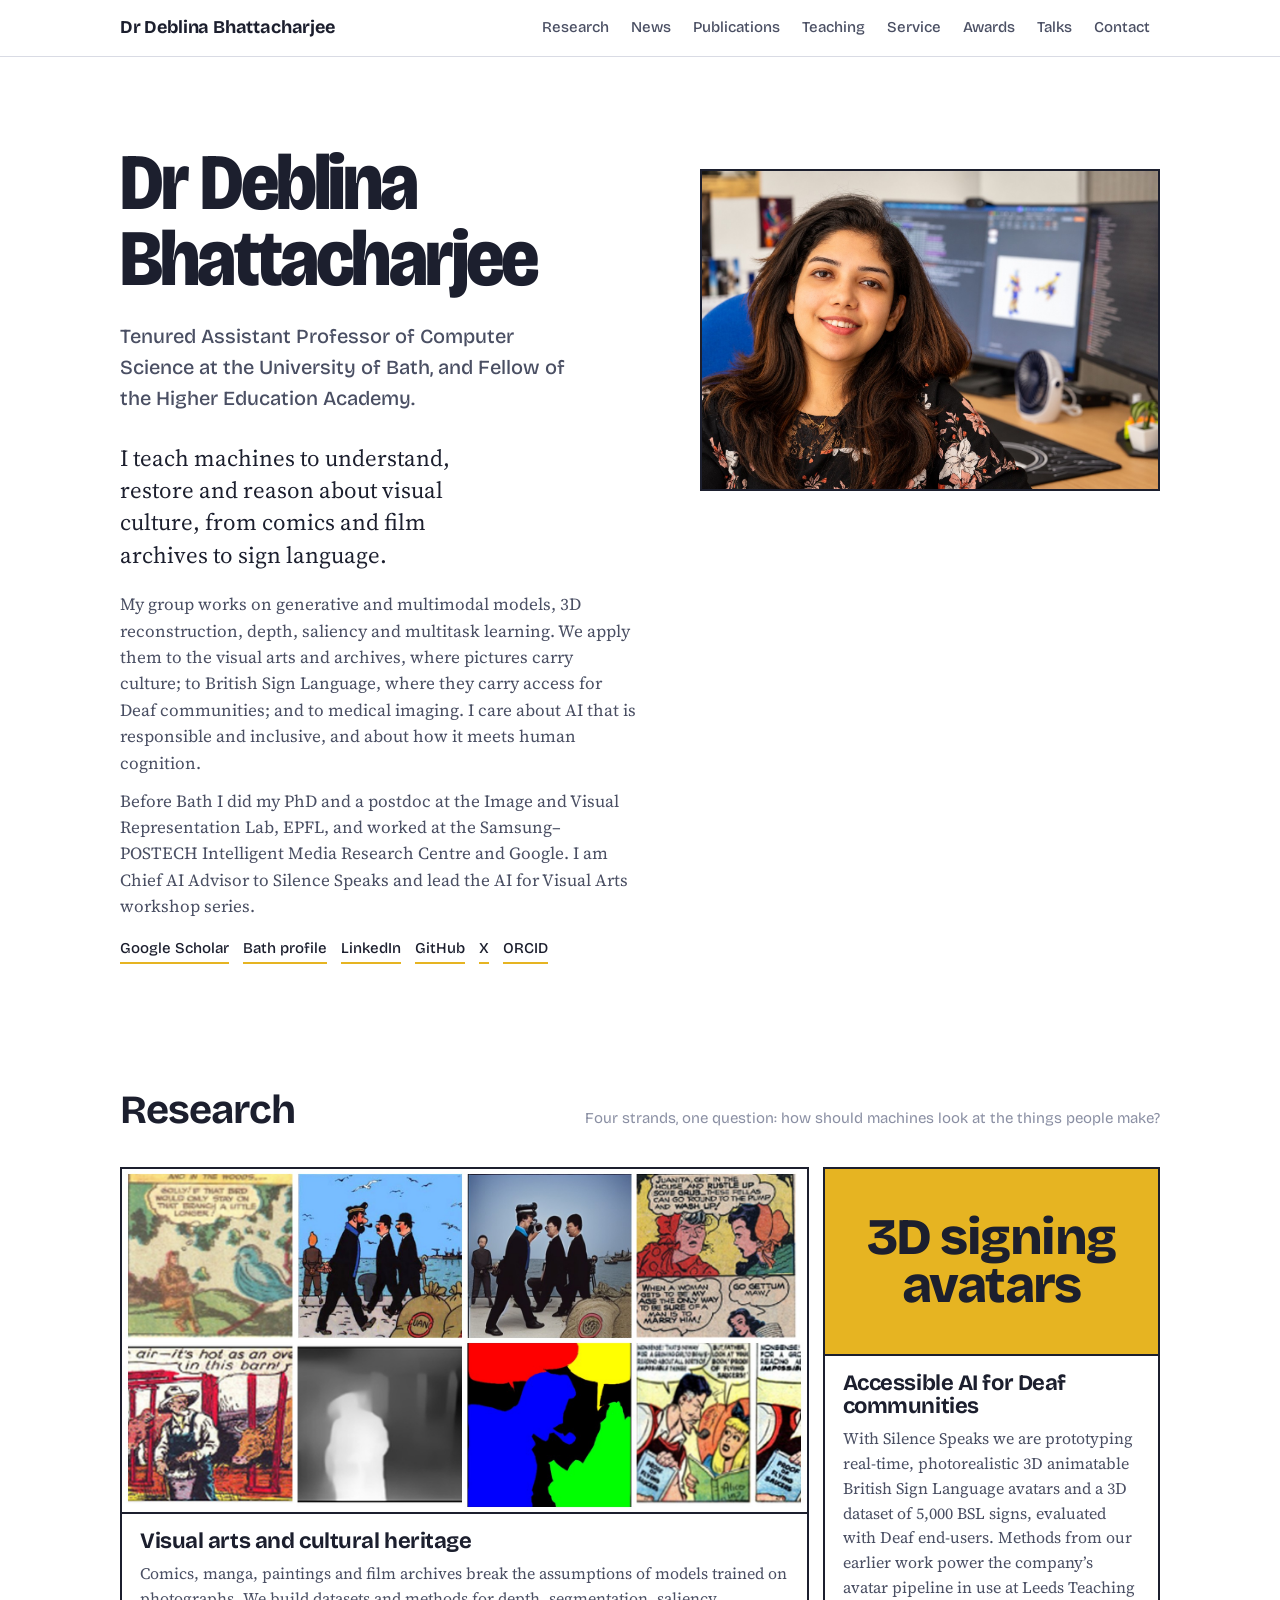
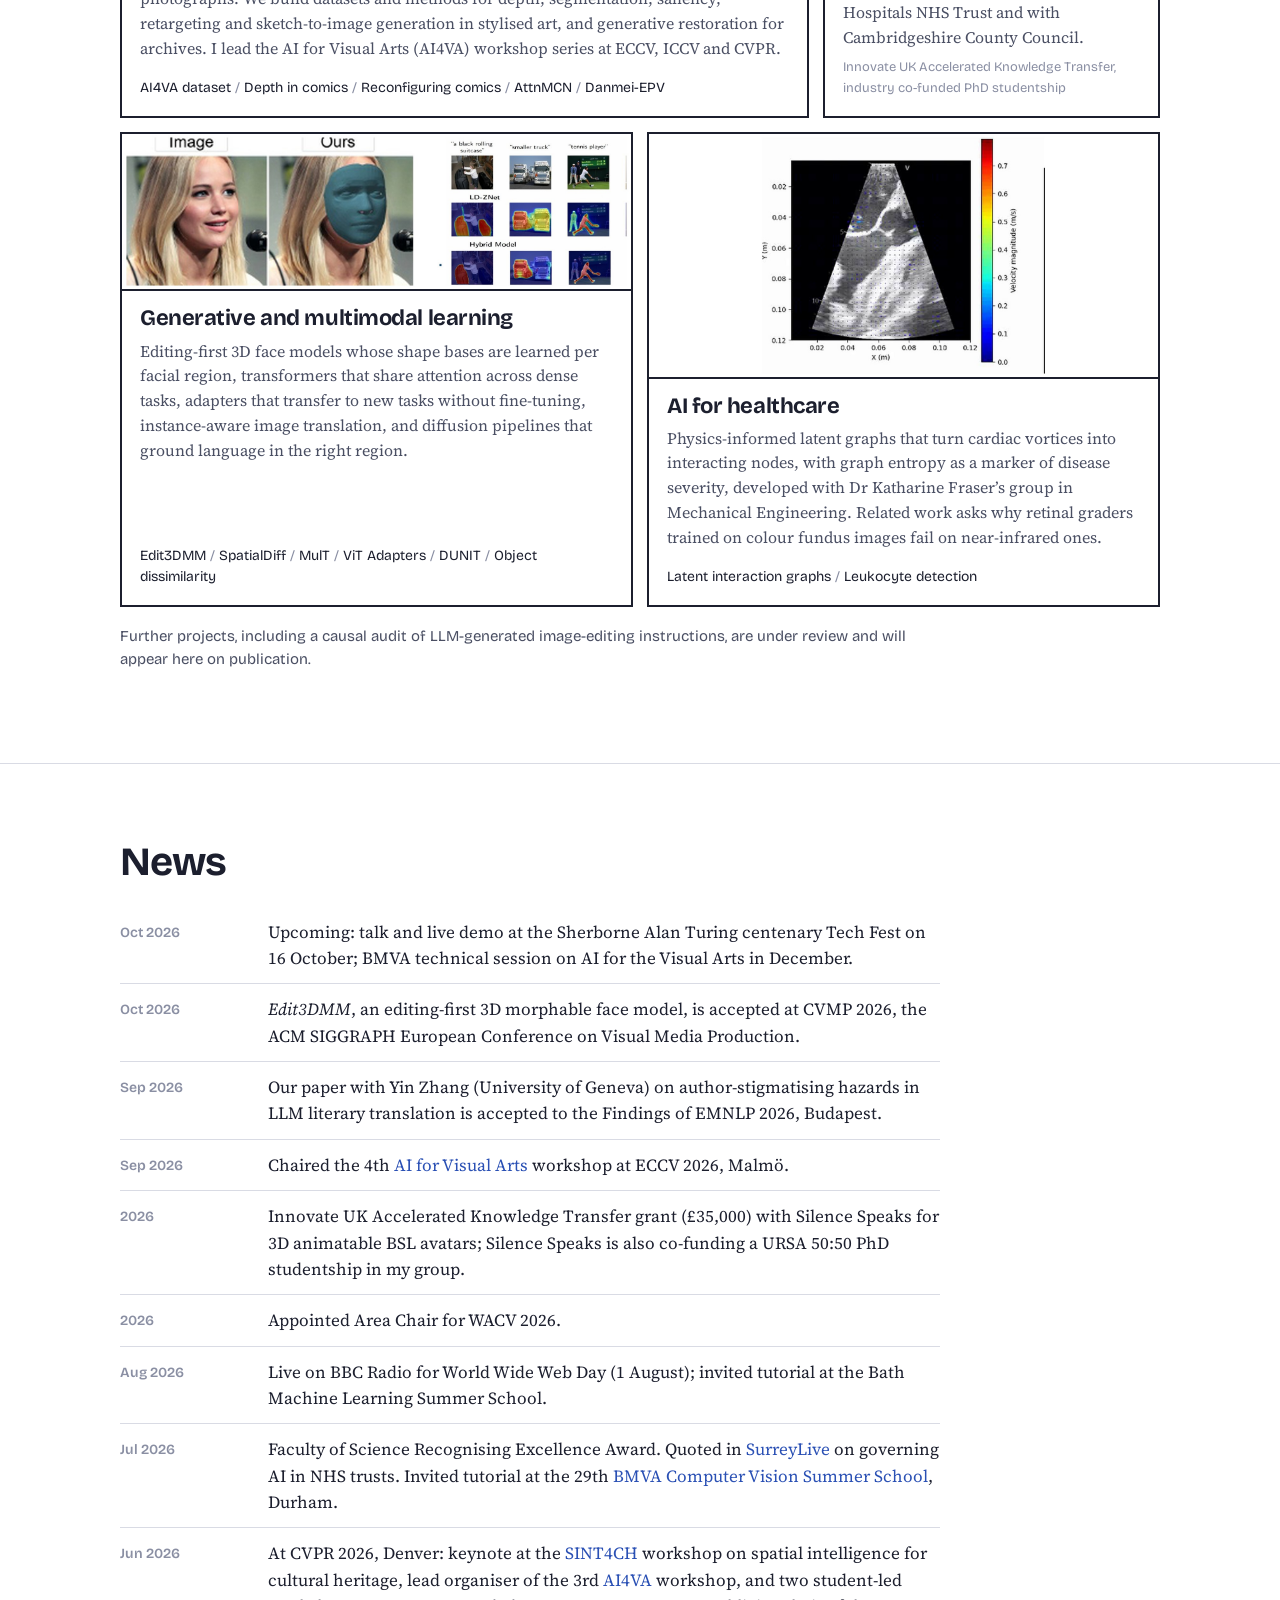
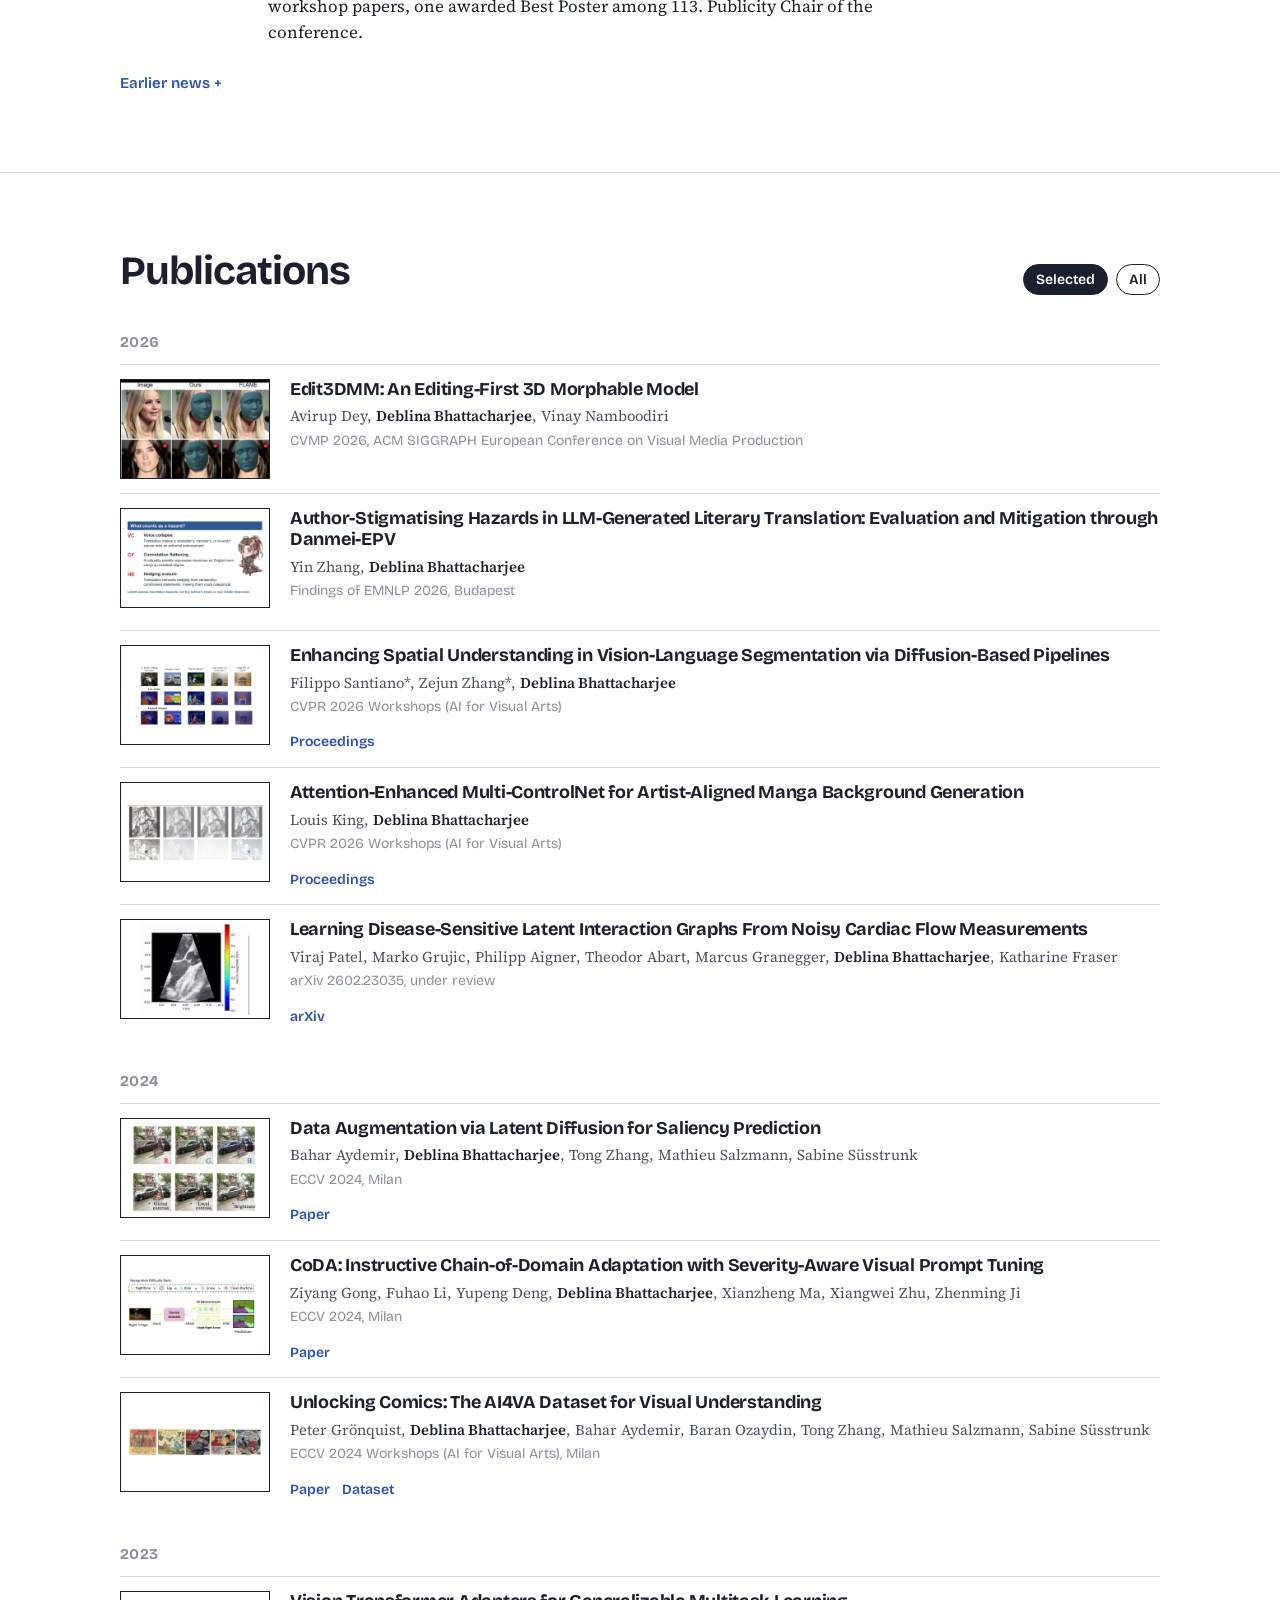
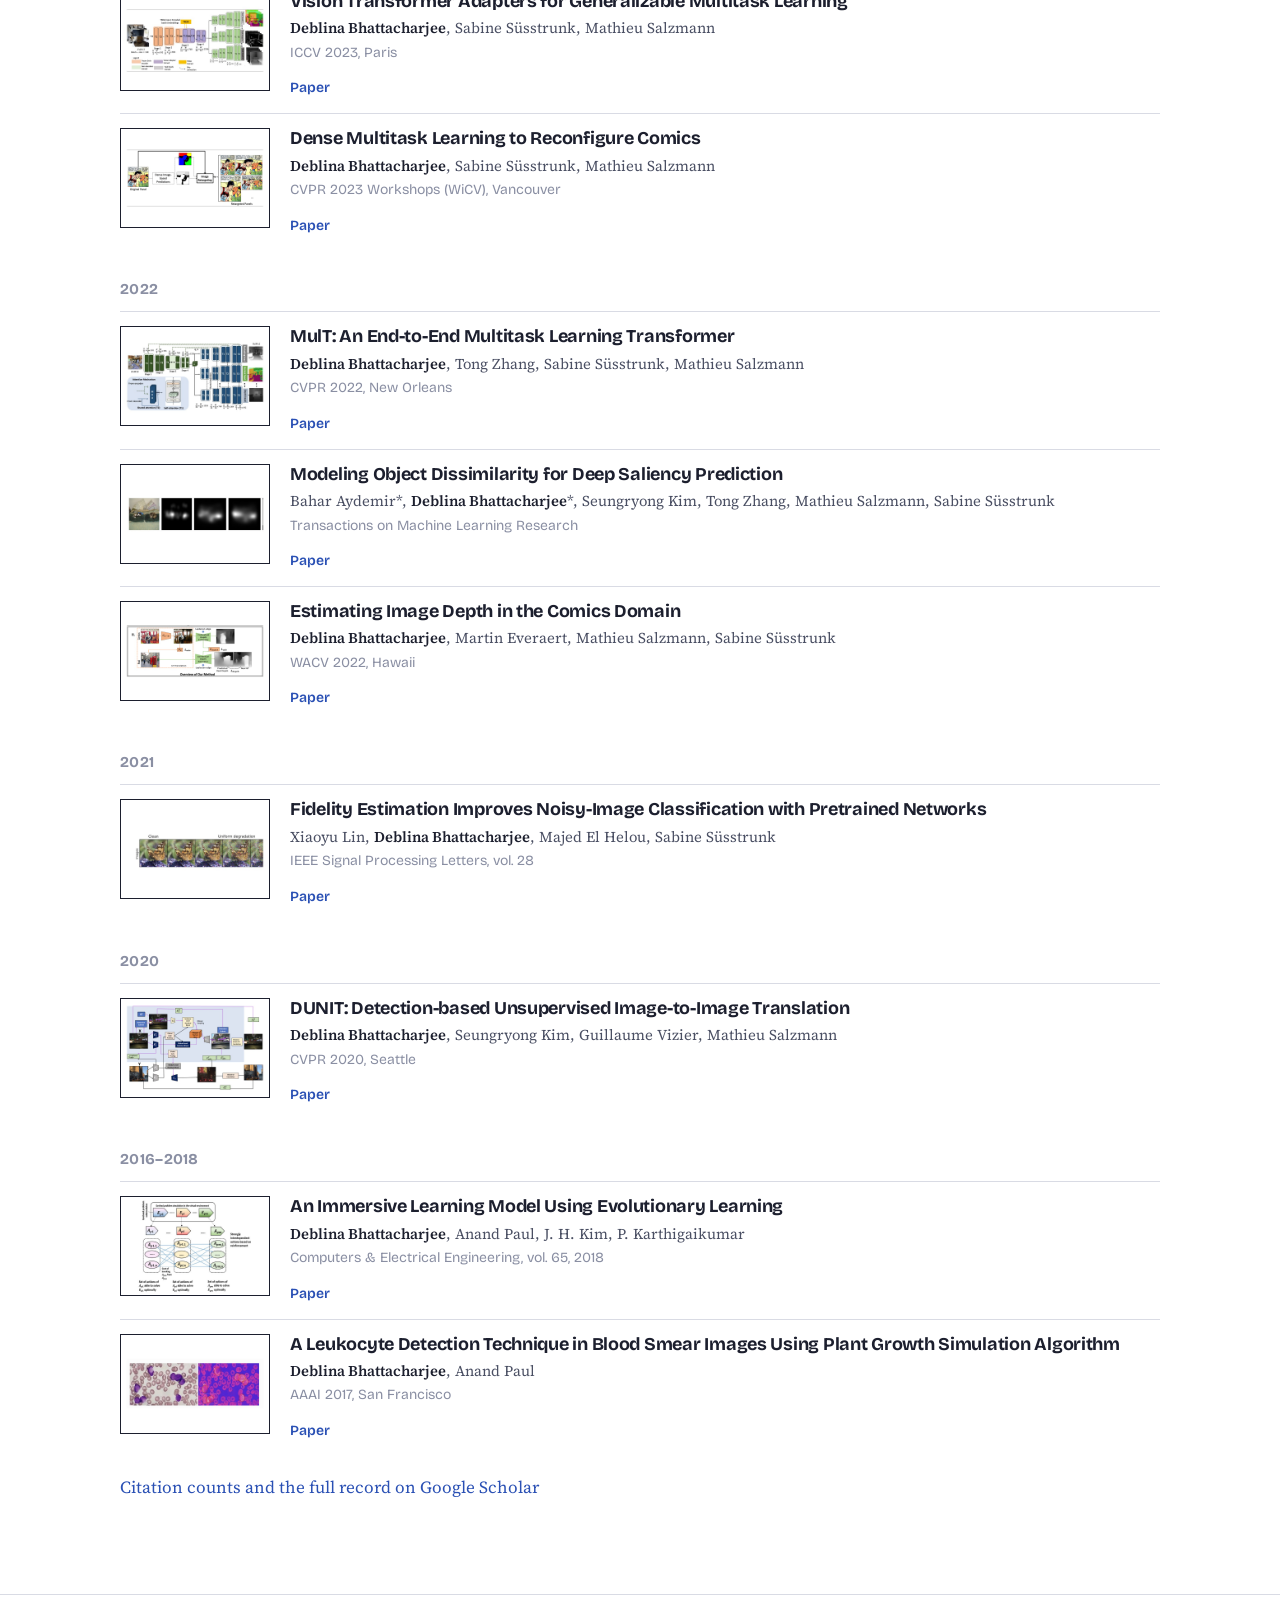
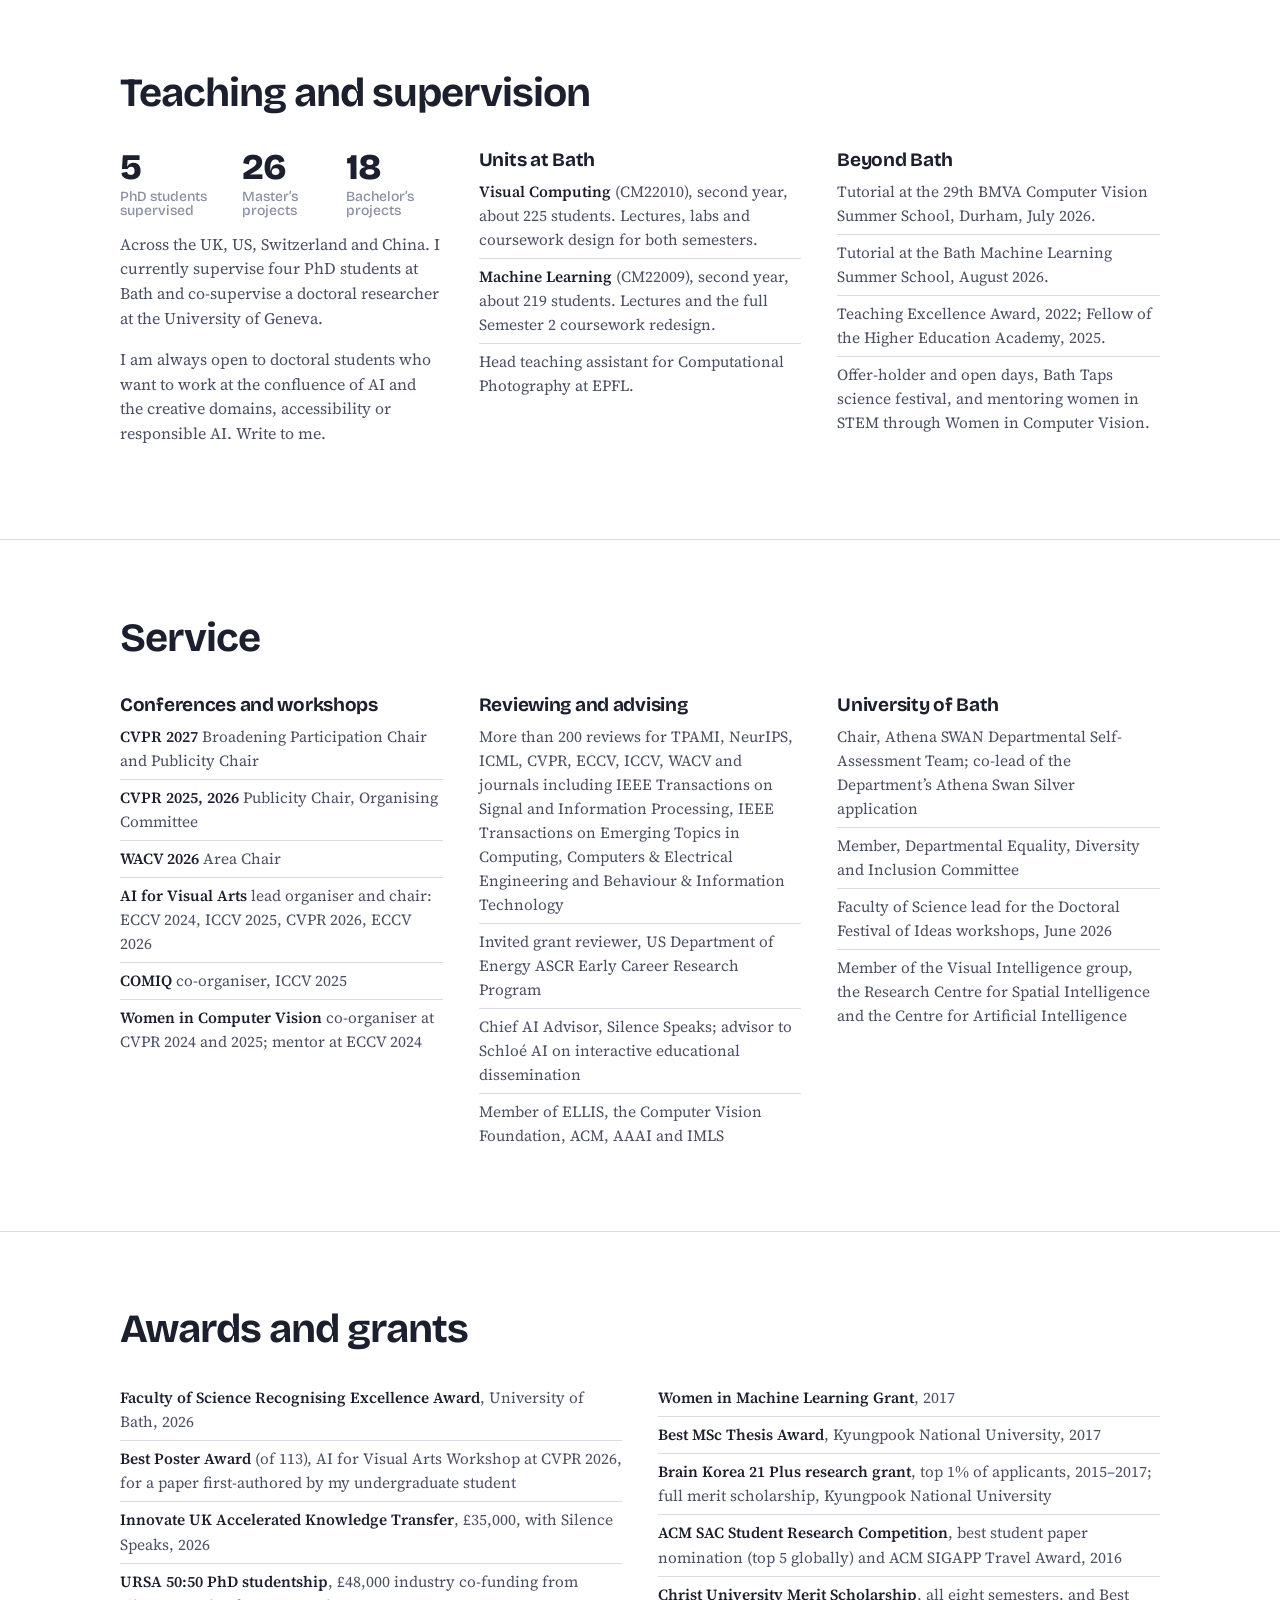
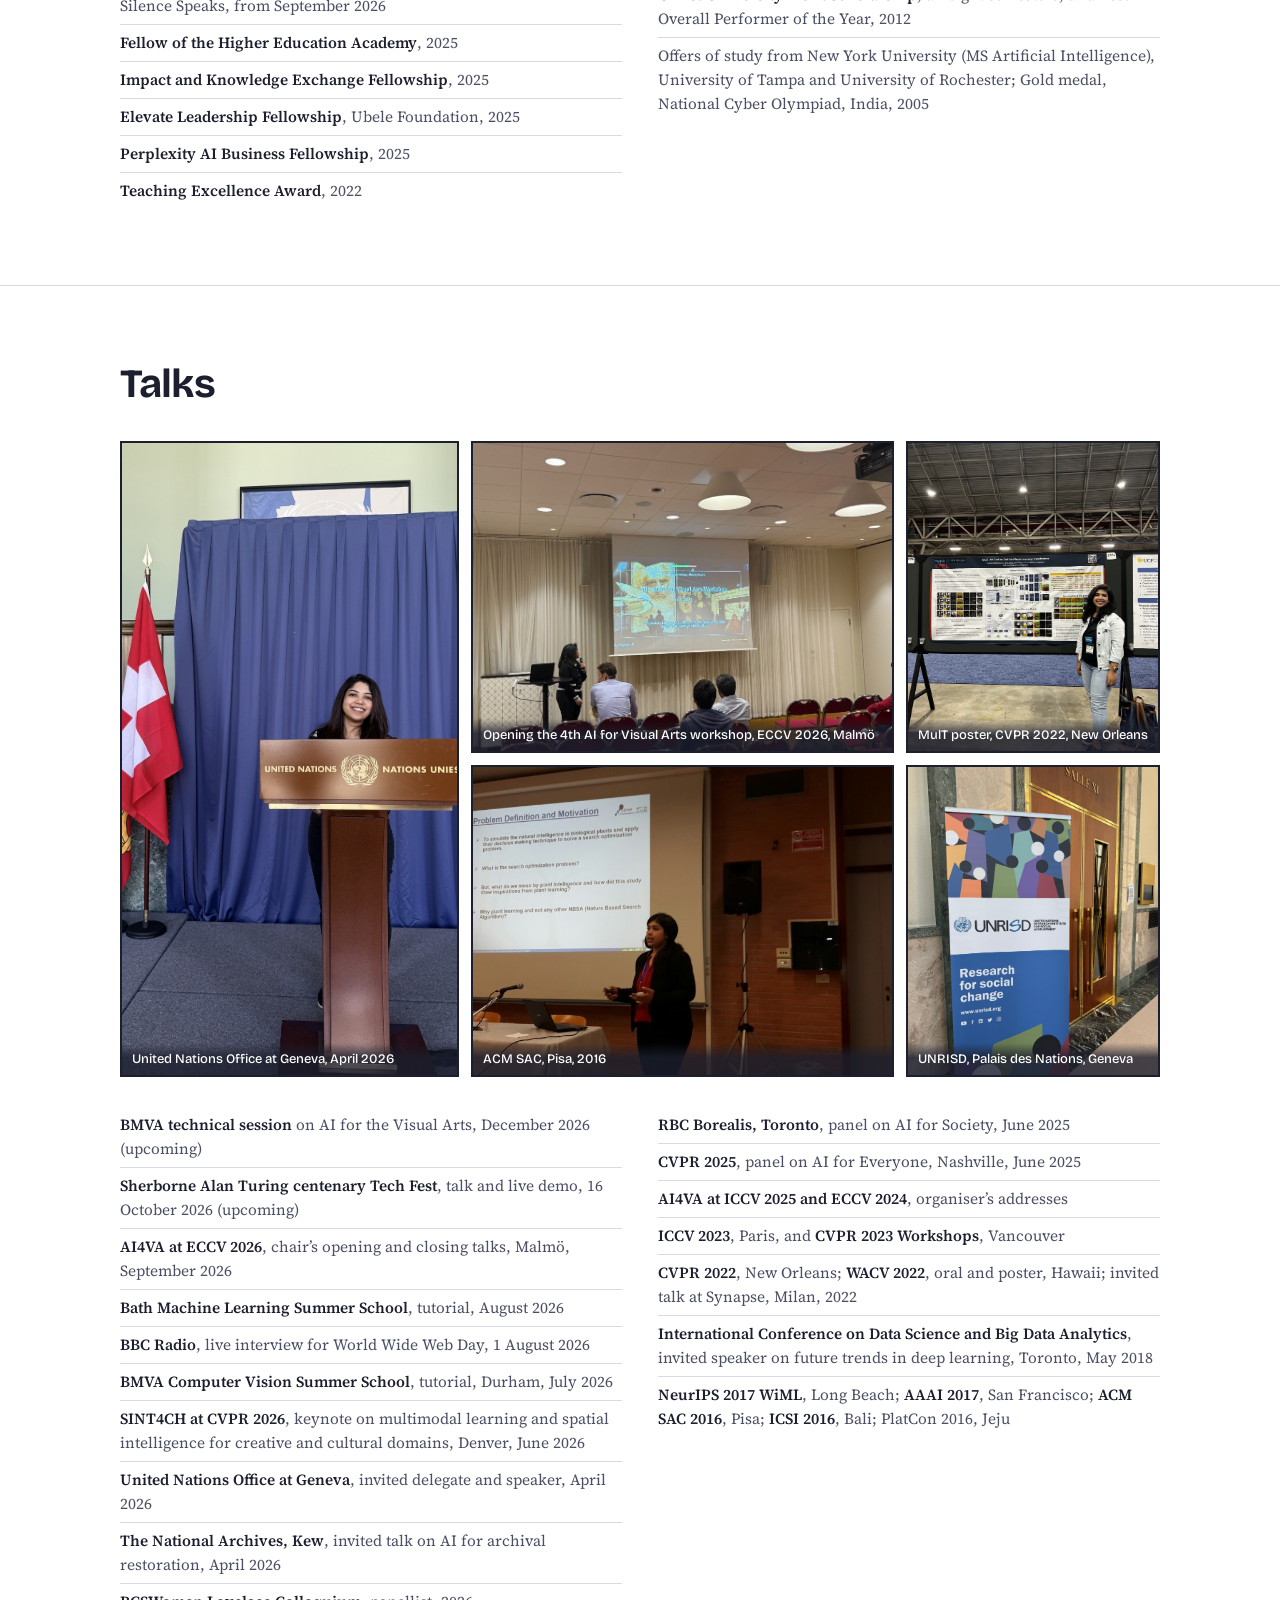
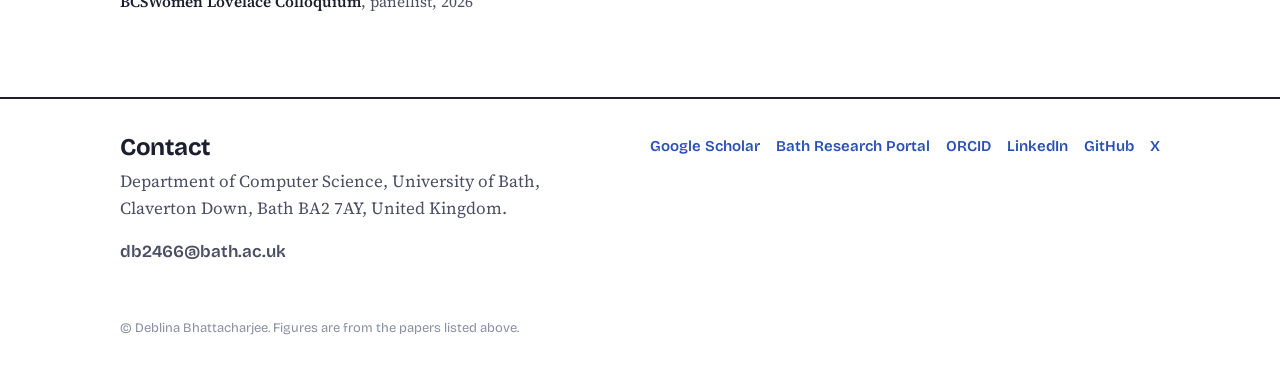
==== commit 6a55ea03: "Update index.html" ====
--- a/index.html
+++ b/index.html
@@ -120,7 +120,7 @@
         <li><time>Sep 2026</time><p>Our paper with Yin Zhang (University of Geneva) on author-stigmatising hazards in LLM literary translation is accepted to the Findings of EMNLP 2026, Budapest.</p></li>
         <li><time>Sep 2026</time><p>Chaired the 4th <a href="https://ai4va-eccv.github.io/">AI for Visual Arts</a> workshop at ECCV 2026, Malm&ouml;.</p></li>
         <li><time>2026</time><p>Innovate UK Accelerated Knowledge Transfer grant (&pound;35,000) with Silence Speaks for 3D animatable BSL avatars; Silence Speaks is also co-funding a URSA 50:50 PhD studentship in my group.</p></li>
-        <li><time>2026</time><p>Appointed Broadening Participation Chair and Publicity Chair of CVPR 2027, and Area Chair for WACV 2026.</p></li>
+        <li><time>2026</time><p>Appointed Area Chair for WACV 2026.</p></li>
         <li><time>Aug 2026</time><p>Live on BBC Radio for World Wide Web Day (1 August); invited tutorial at the Bath Machine Learning Summer School.</p></li>
         <li><time>Jul 2026</time><p>Faculty of Science Recognising Excellence Award. Quoted in <a href="https://www.hellorayo.co.uk/greatest-hits/surrey-east-hampshire/news/surrey-nhs-trusts-using-ai">SurreyLive</a> on governing AI in NHS trusts. Invited tutorial at the 29th <a href="https://cvss.bmva.org/">BMVA Computer Vision Summer School</a>, Durham.</p></li>
         <li><time>Jun 2026</time><p>At CVPR 2026, Denver: keynote at the <a href="https://sint4ch.fbk.eu/">SINT4CH</a> workshop on spatial intelligence for cultural heritage, lead organiser of the 3rd <a href="https://ai4va-cvpr.github.io/">AI4VA</a> workshop, and two student-led workshop papers, one awarded Best Poster among 113. Publicity Chair of the conference.</p></li>
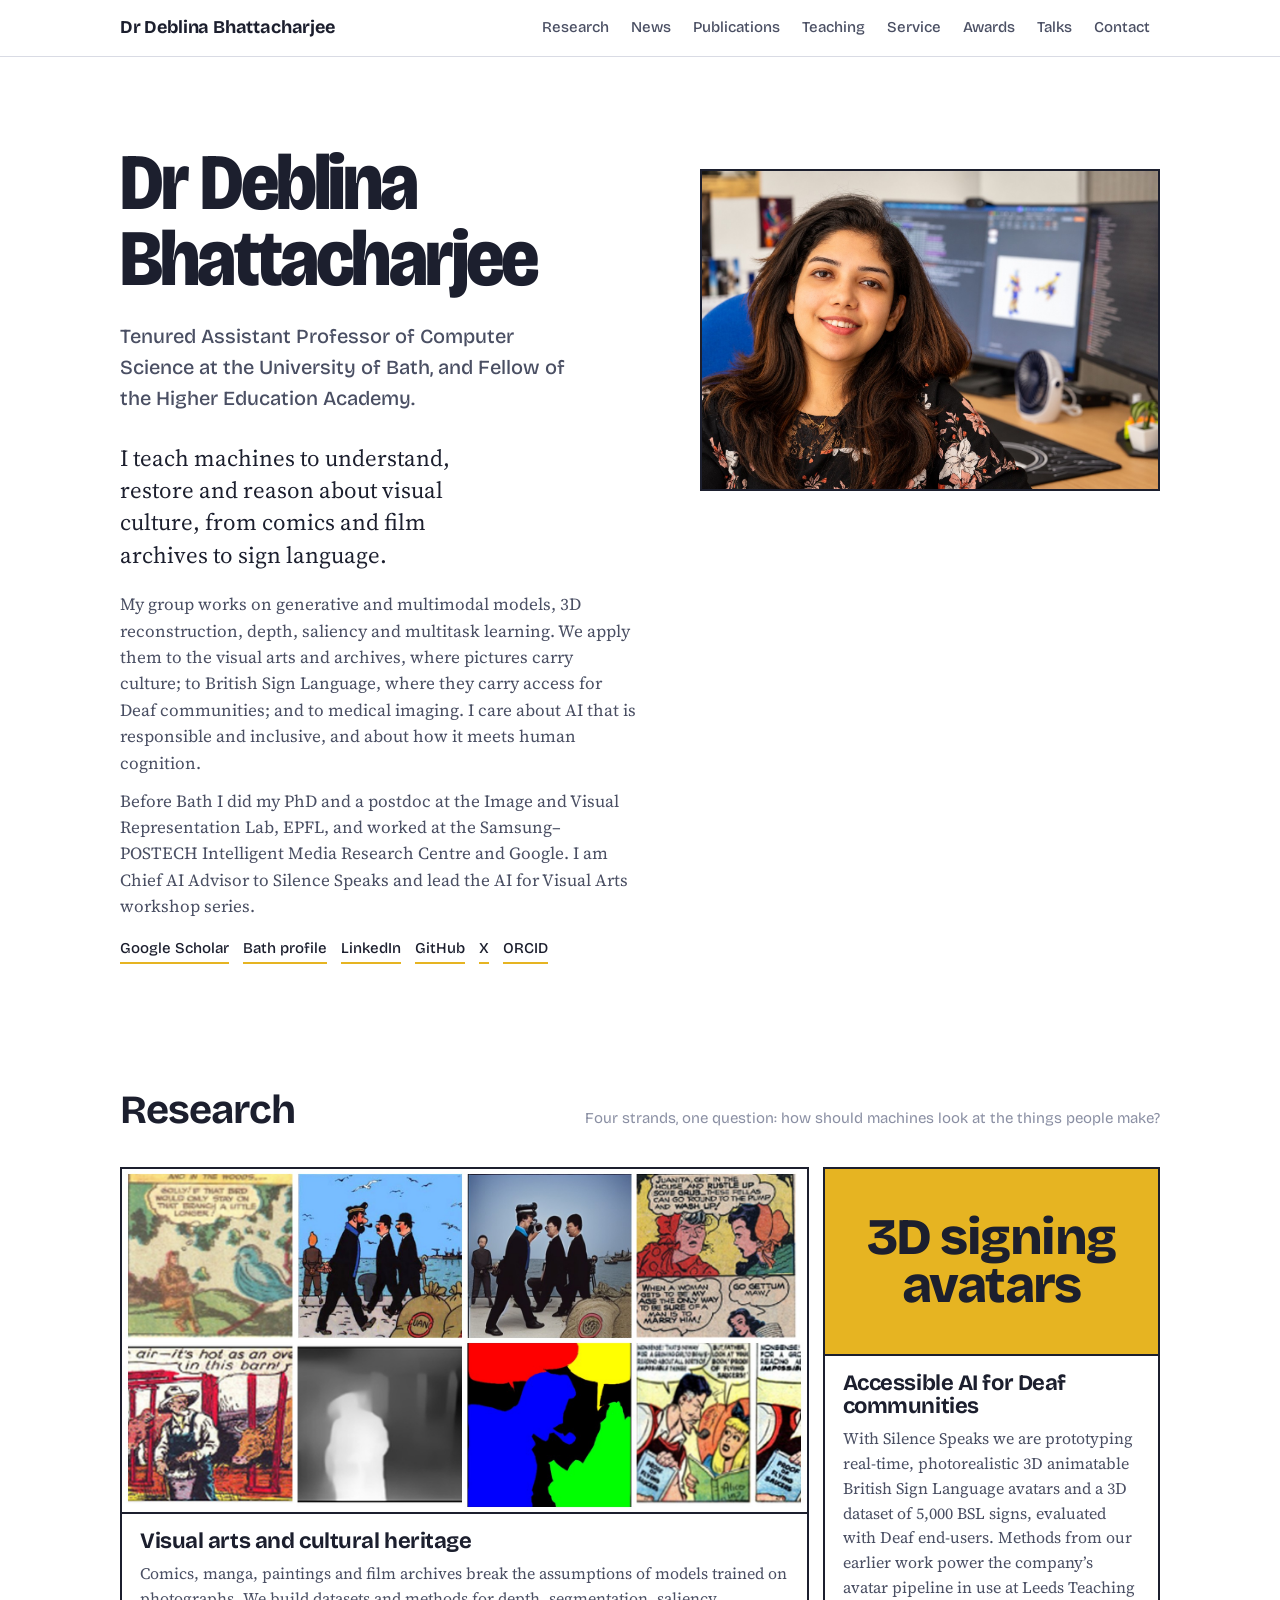
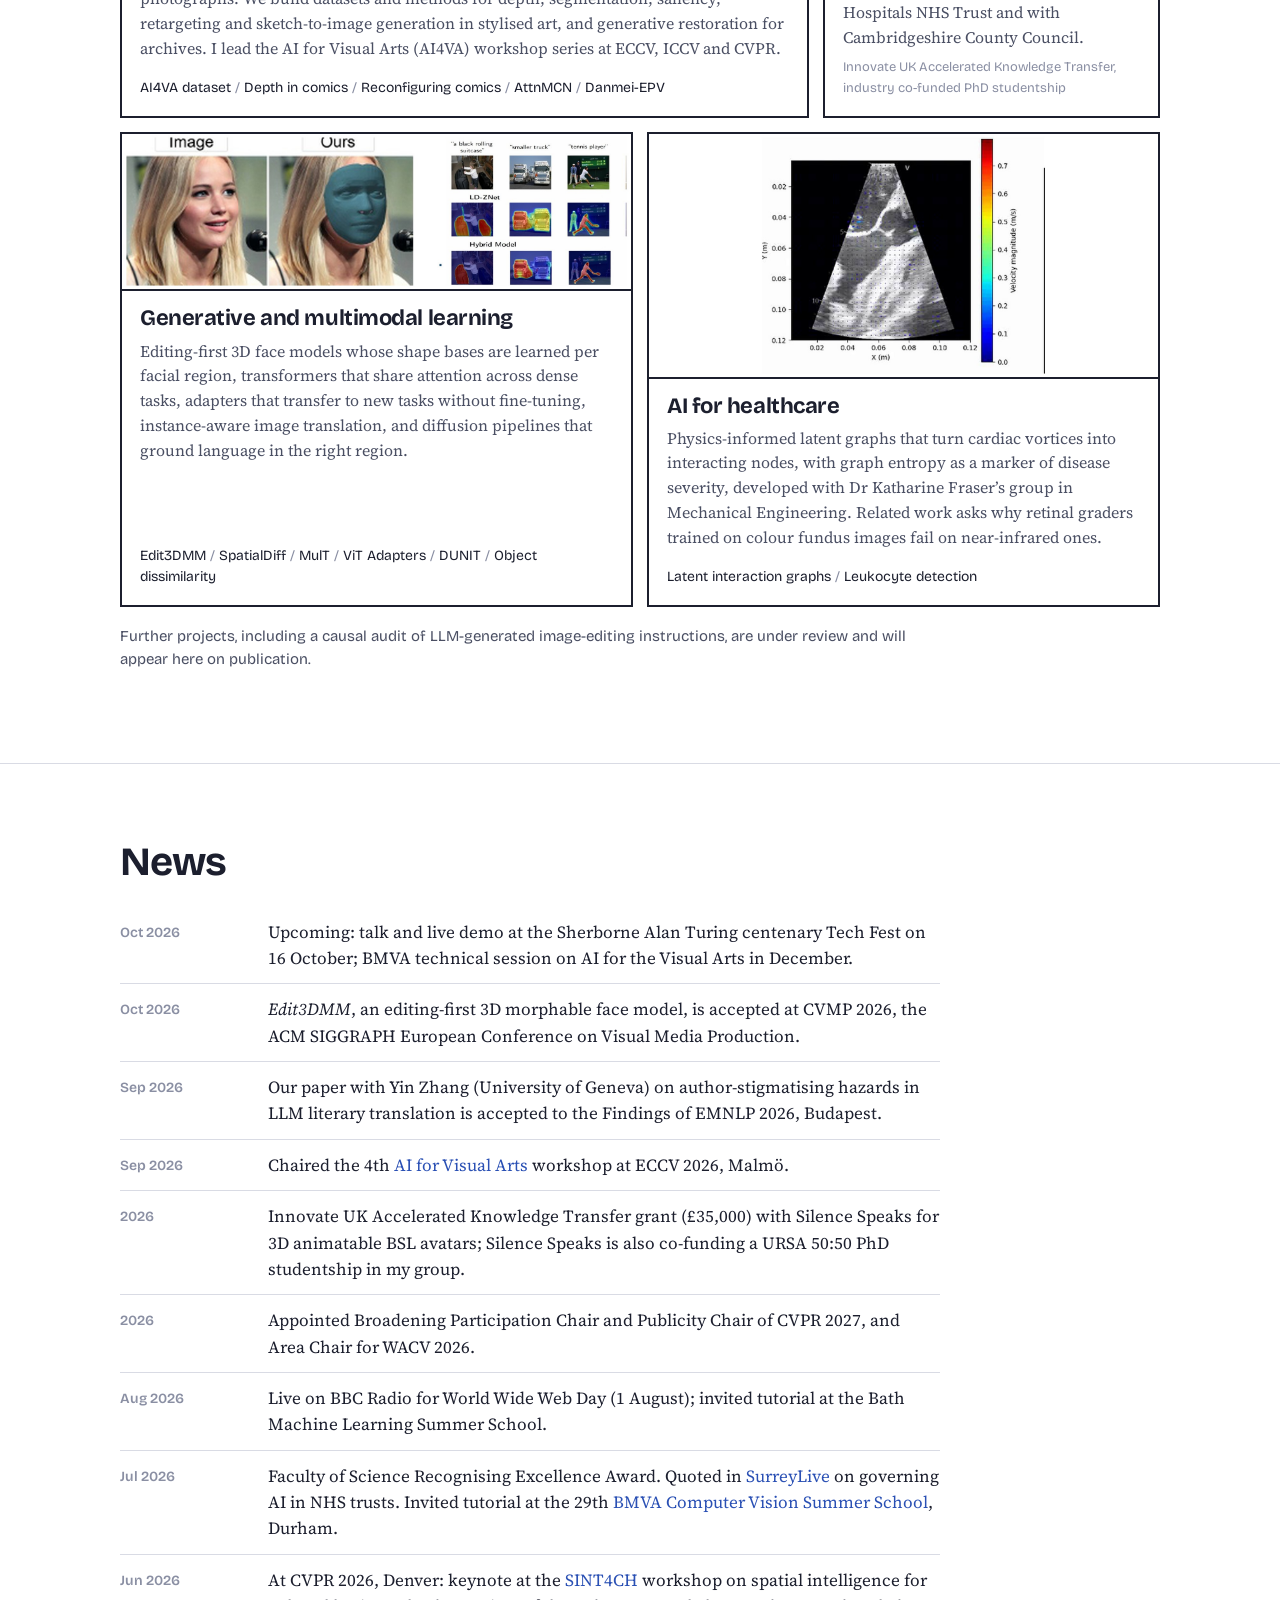
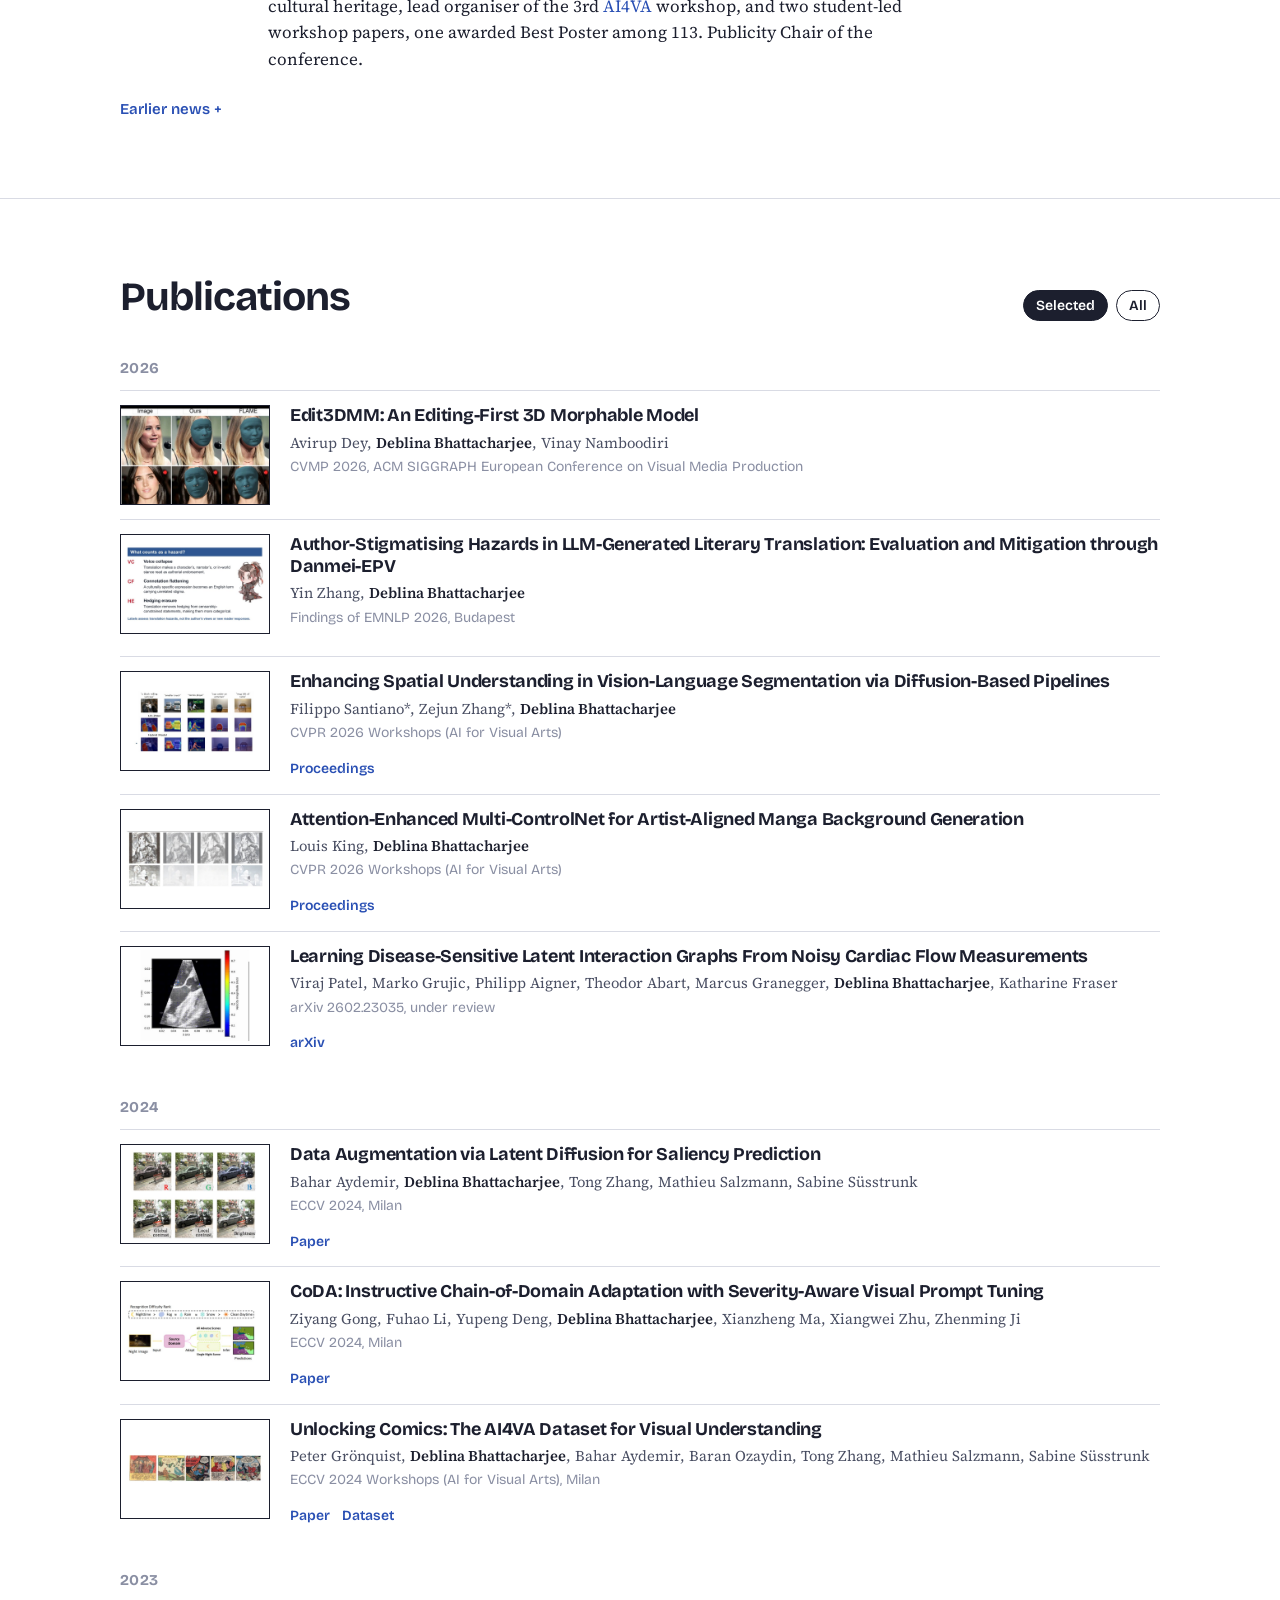
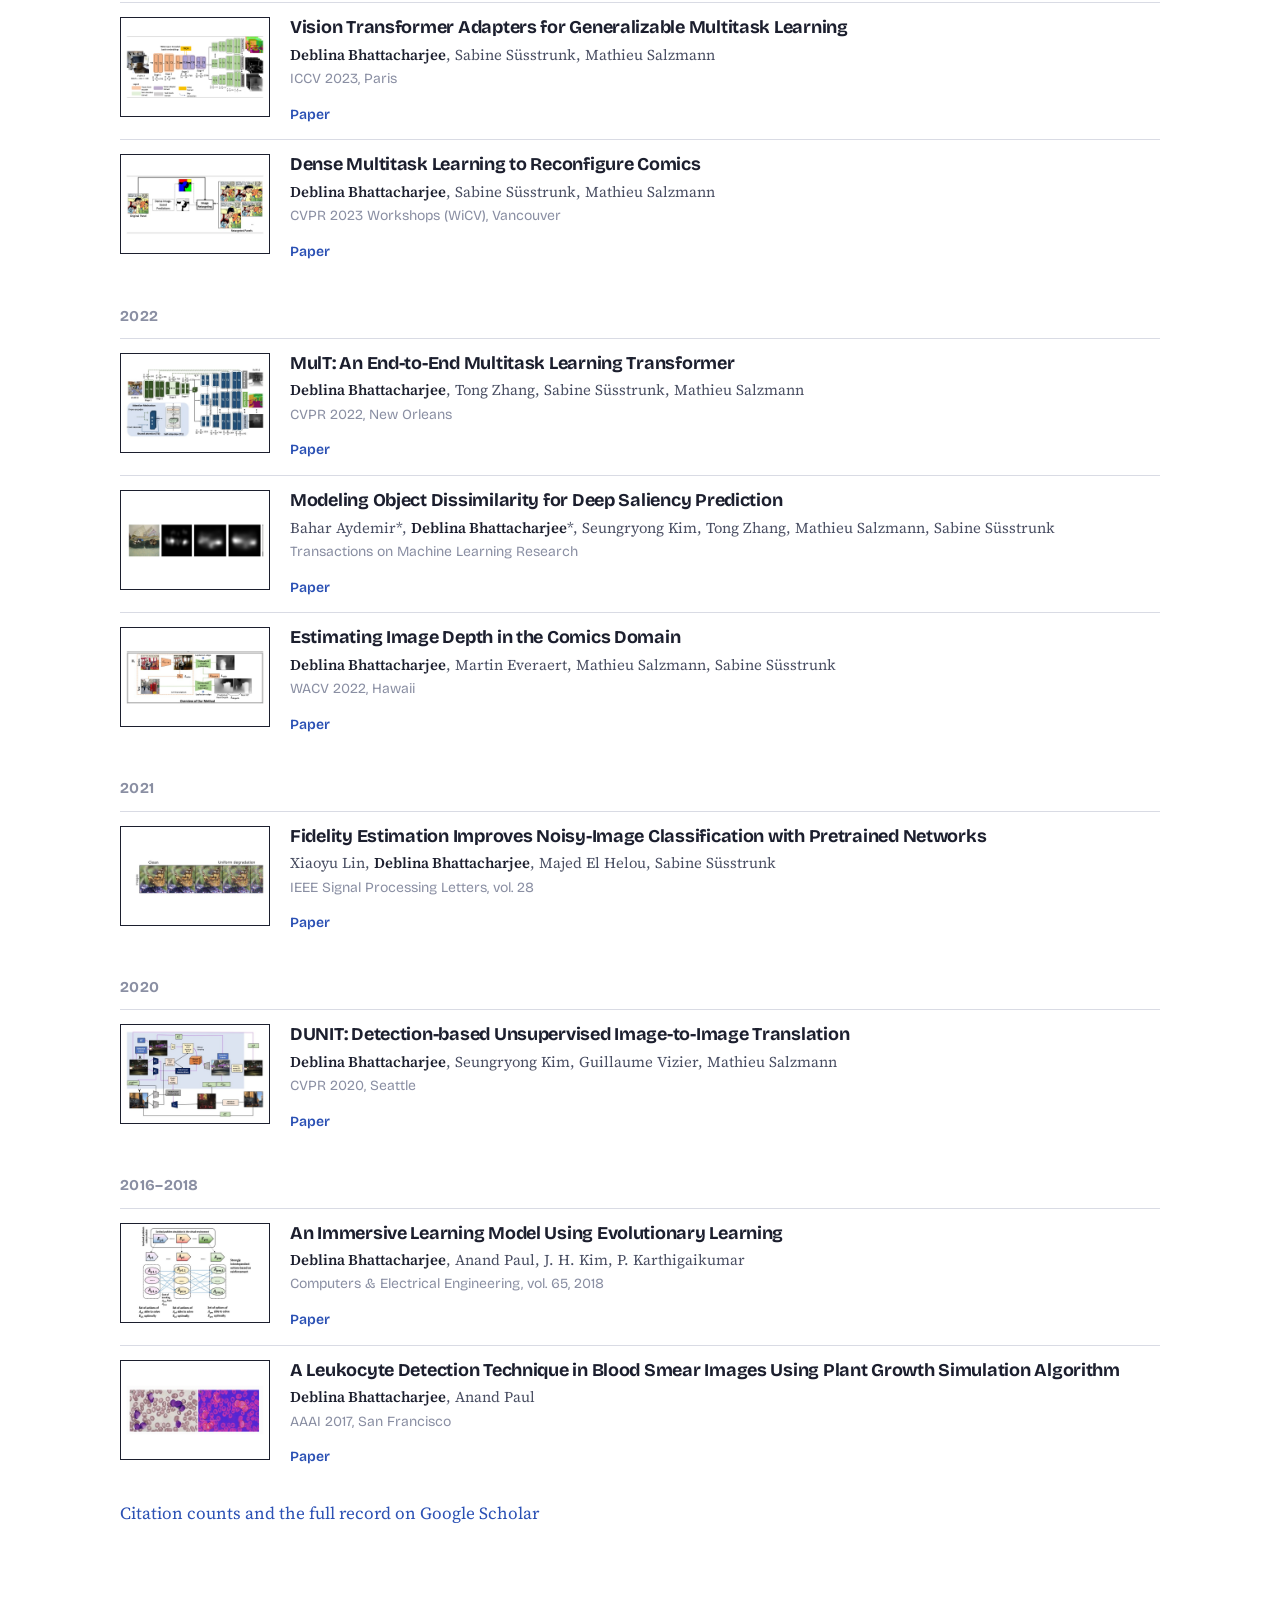
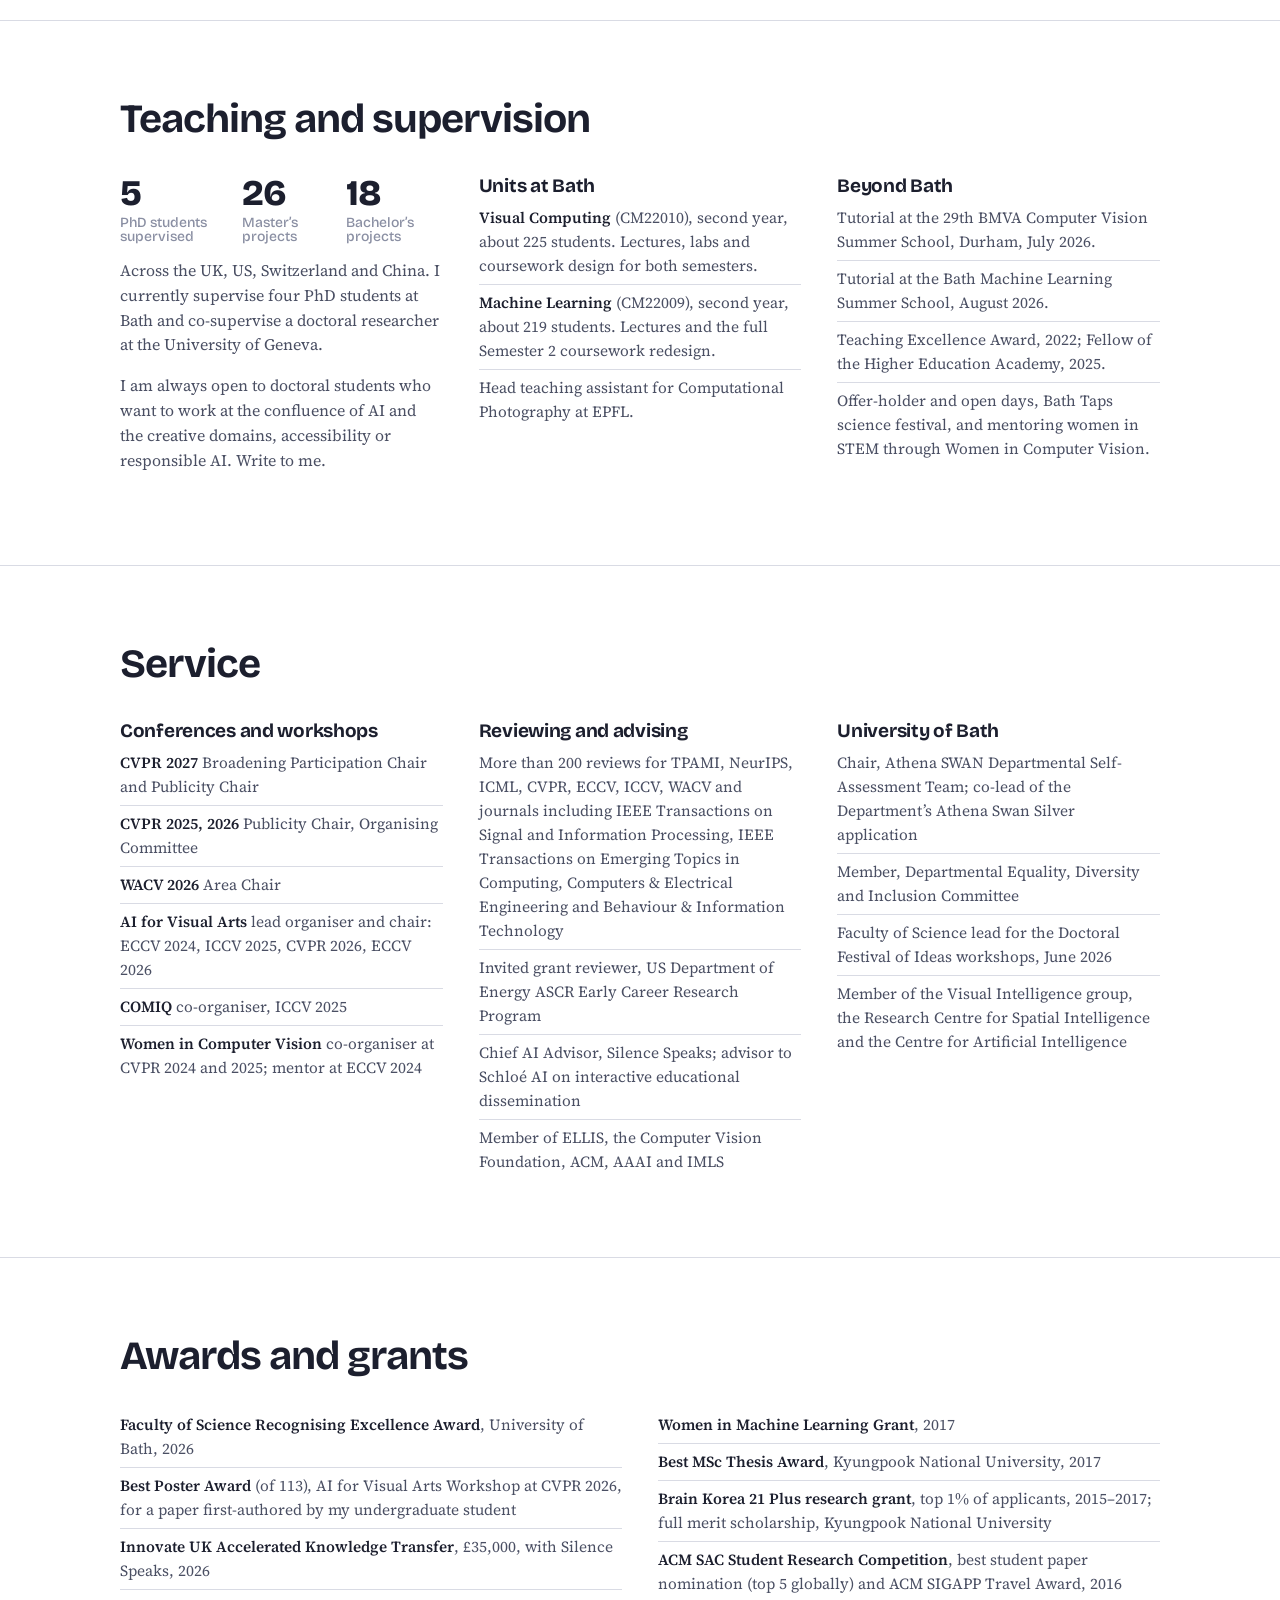
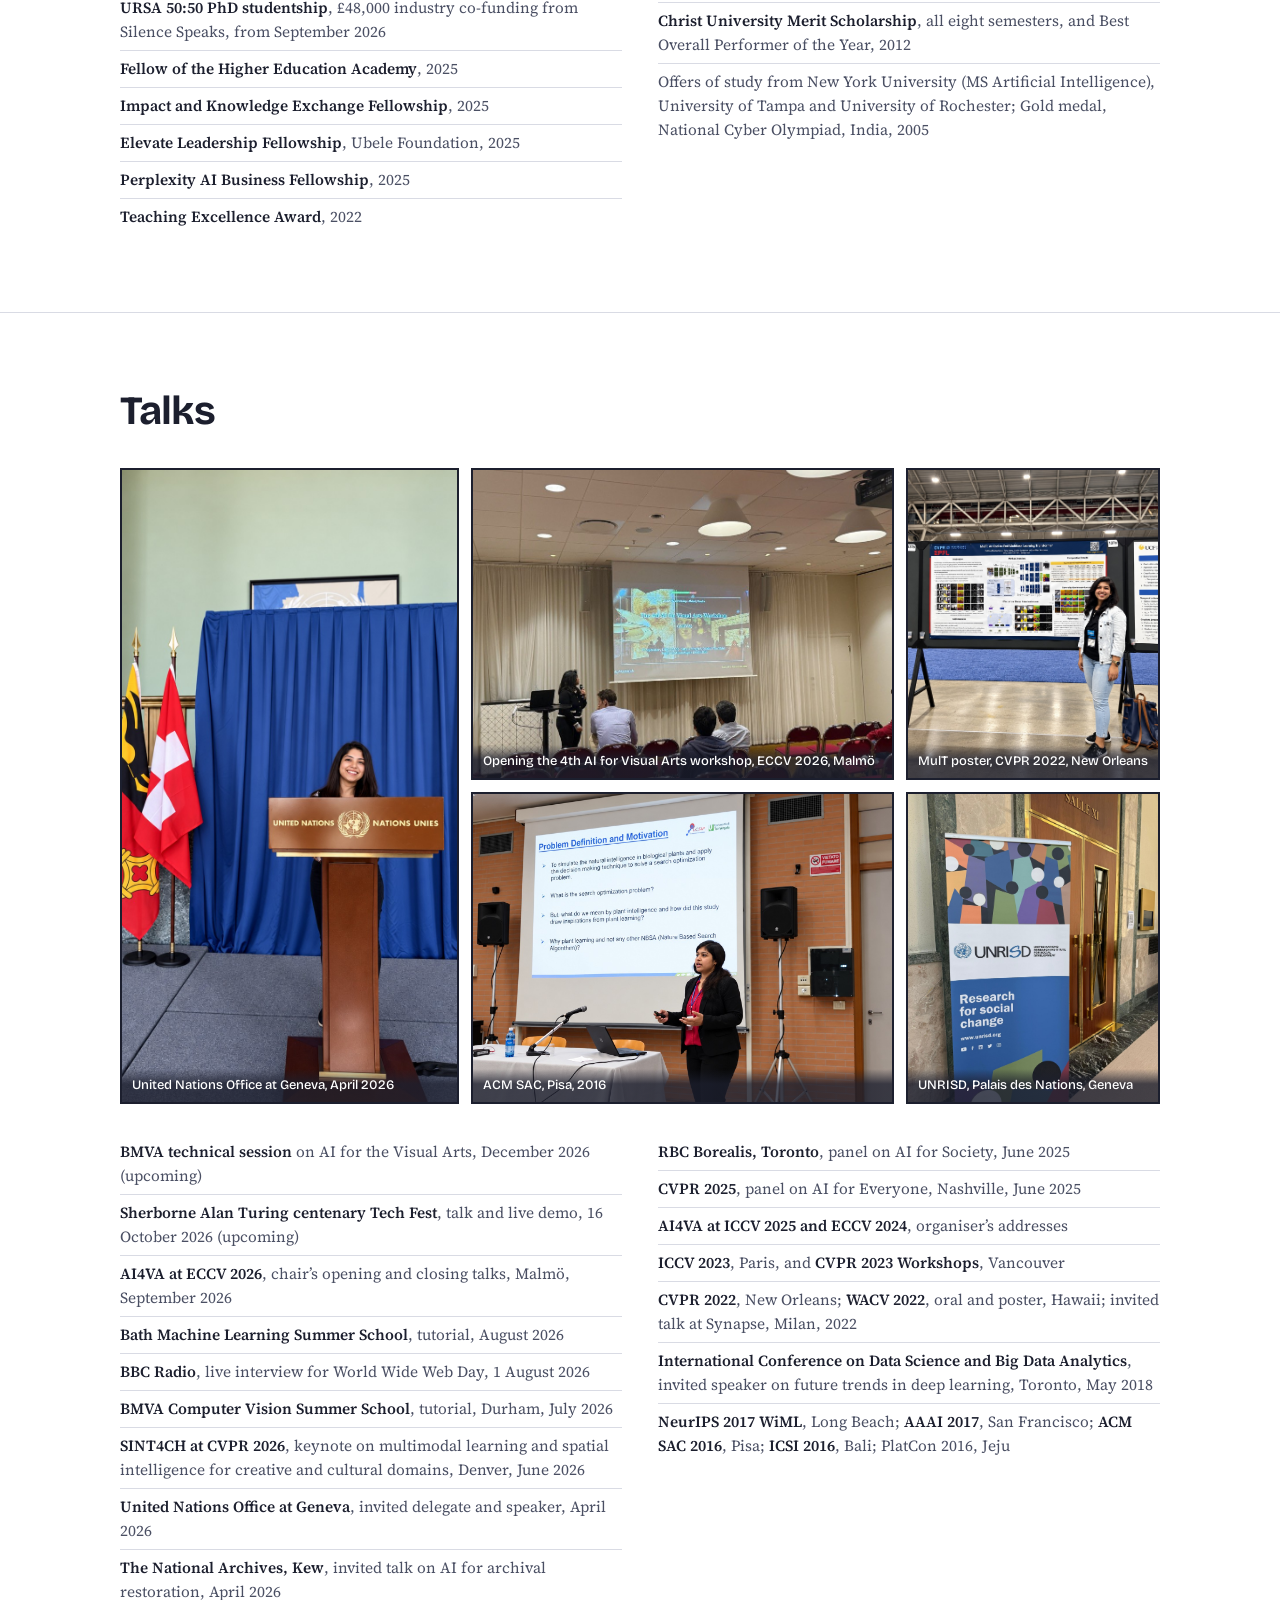
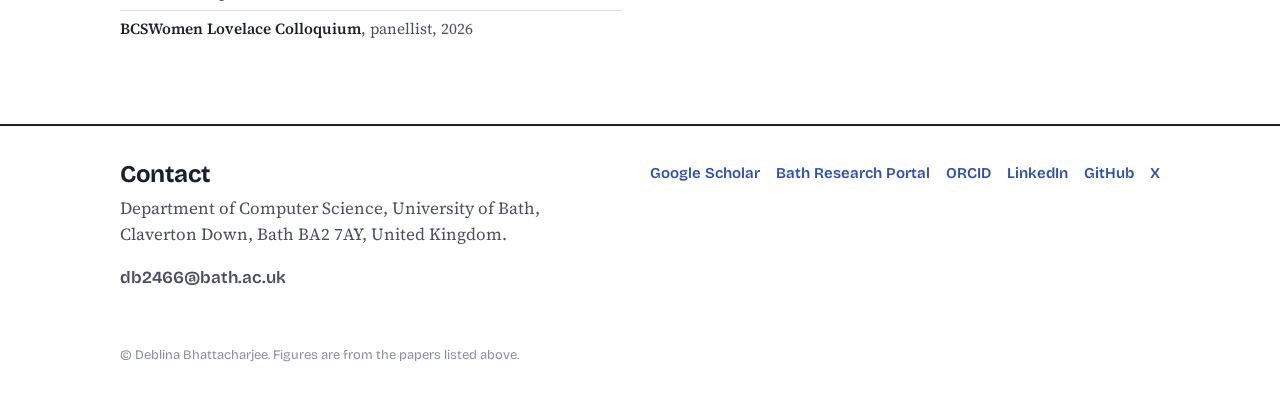
==== commit 9d1a0959: "Add files via upload" ====
--- a/index.html
+++ b/index.html
@@ -120,7 +120,7 @@
         <li><time>Sep 2026</time><p>Our paper with Yin Zhang (University of Geneva) on author-stigmatising hazards in LLM literary translation is accepted to the Findings of EMNLP 2026, Budapest.</p></li>
         <li><time>Sep 2026</time><p>Chaired the 4th <a href="https://ai4va-eccv.github.io/">AI for Visual Arts</a> workshop at ECCV 2026, Malm&ouml;.</p></li>
         <li><time>2026</time><p>Innovate UK Accelerated Knowledge Transfer grant (&pound;35,000) with Silence Speaks for 3D animatable BSL avatars; Silence Speaks is also co-funding a URSA 50:50 PhD studentship in my group.</p></li>
-        <li><time>2026</time><p>Appointed Area Chair for WACV 2026.</p></li>
+        <li><time>2026</time><p>Appointed Broadening Participation Chair and Publicity Chair of CVPR 2027, and Area Chair for WACV 2026.</p></li>
         <li><time>Aug 2026</time><p>Live on BBC Radio for World Wide Web Day (1 August); invited tutorial at the Bath Machine Learning Summer School.</p></li>
         <li><time>Jul 2026</time><p>Faculty of Science Recognising Excellence Award. Quoted in <a href="https://www.hellorayo.co.uk/greatest-hits/surrey-east-hampshire/news/surrey-nhs-trusts-using-ai">SurreyLive</a> on governing AI in NHS trusts. Invited tutorial at the 29th <a href="https://cvss.bmva.org/">BMVA Computer Vision Summer School</a>, Durham.</p></li>
         <li><time>Jun 2026</time><p>At CVPR 2026, Denver: keynote at the <a href="https://sint4ch.fbk.eu/">SINT4CH</a> workshop on spatial intelligence for cultural heritage, lead organiser of the 3rd <a href="https://ai4va-cvpr.github.io/">AI4VA</a> workshop, and two student-led workshop papers, one awarded Best Poster among 113. Publicity Chair of the conference.</p></li>
